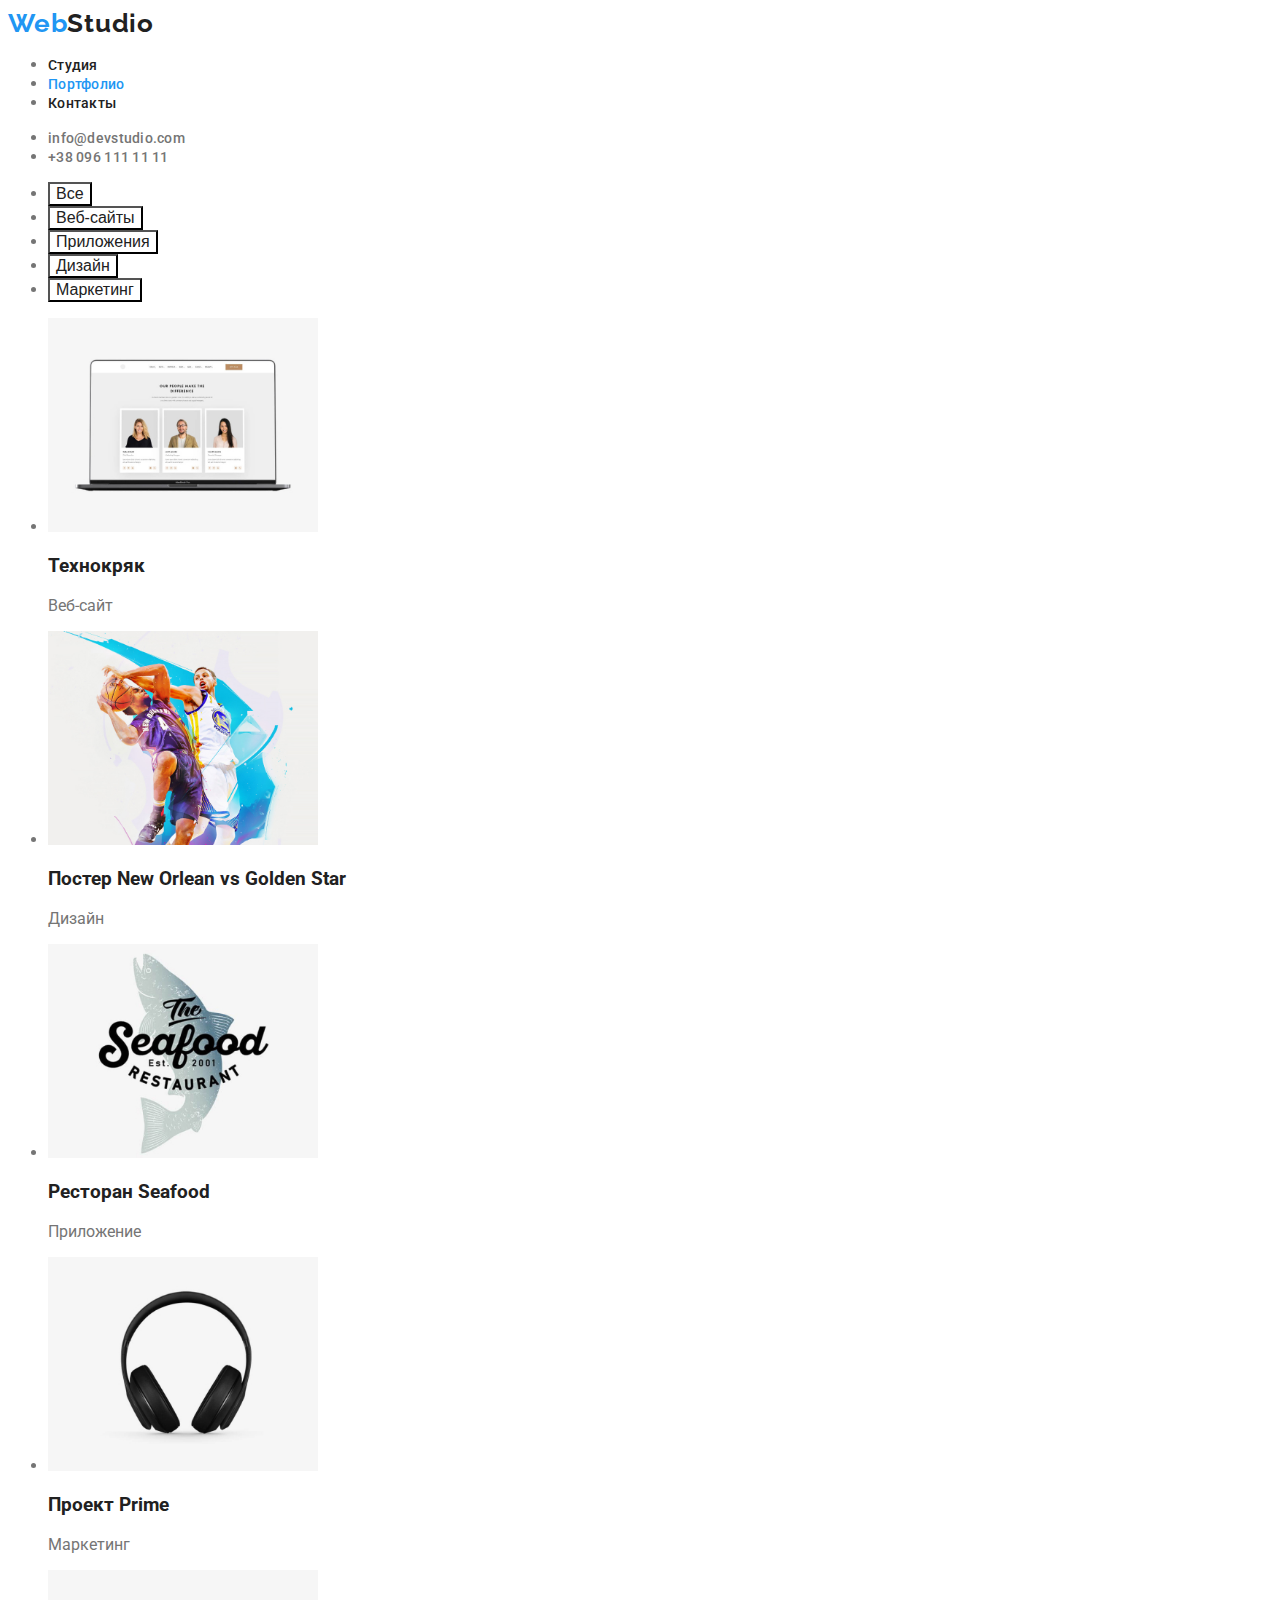
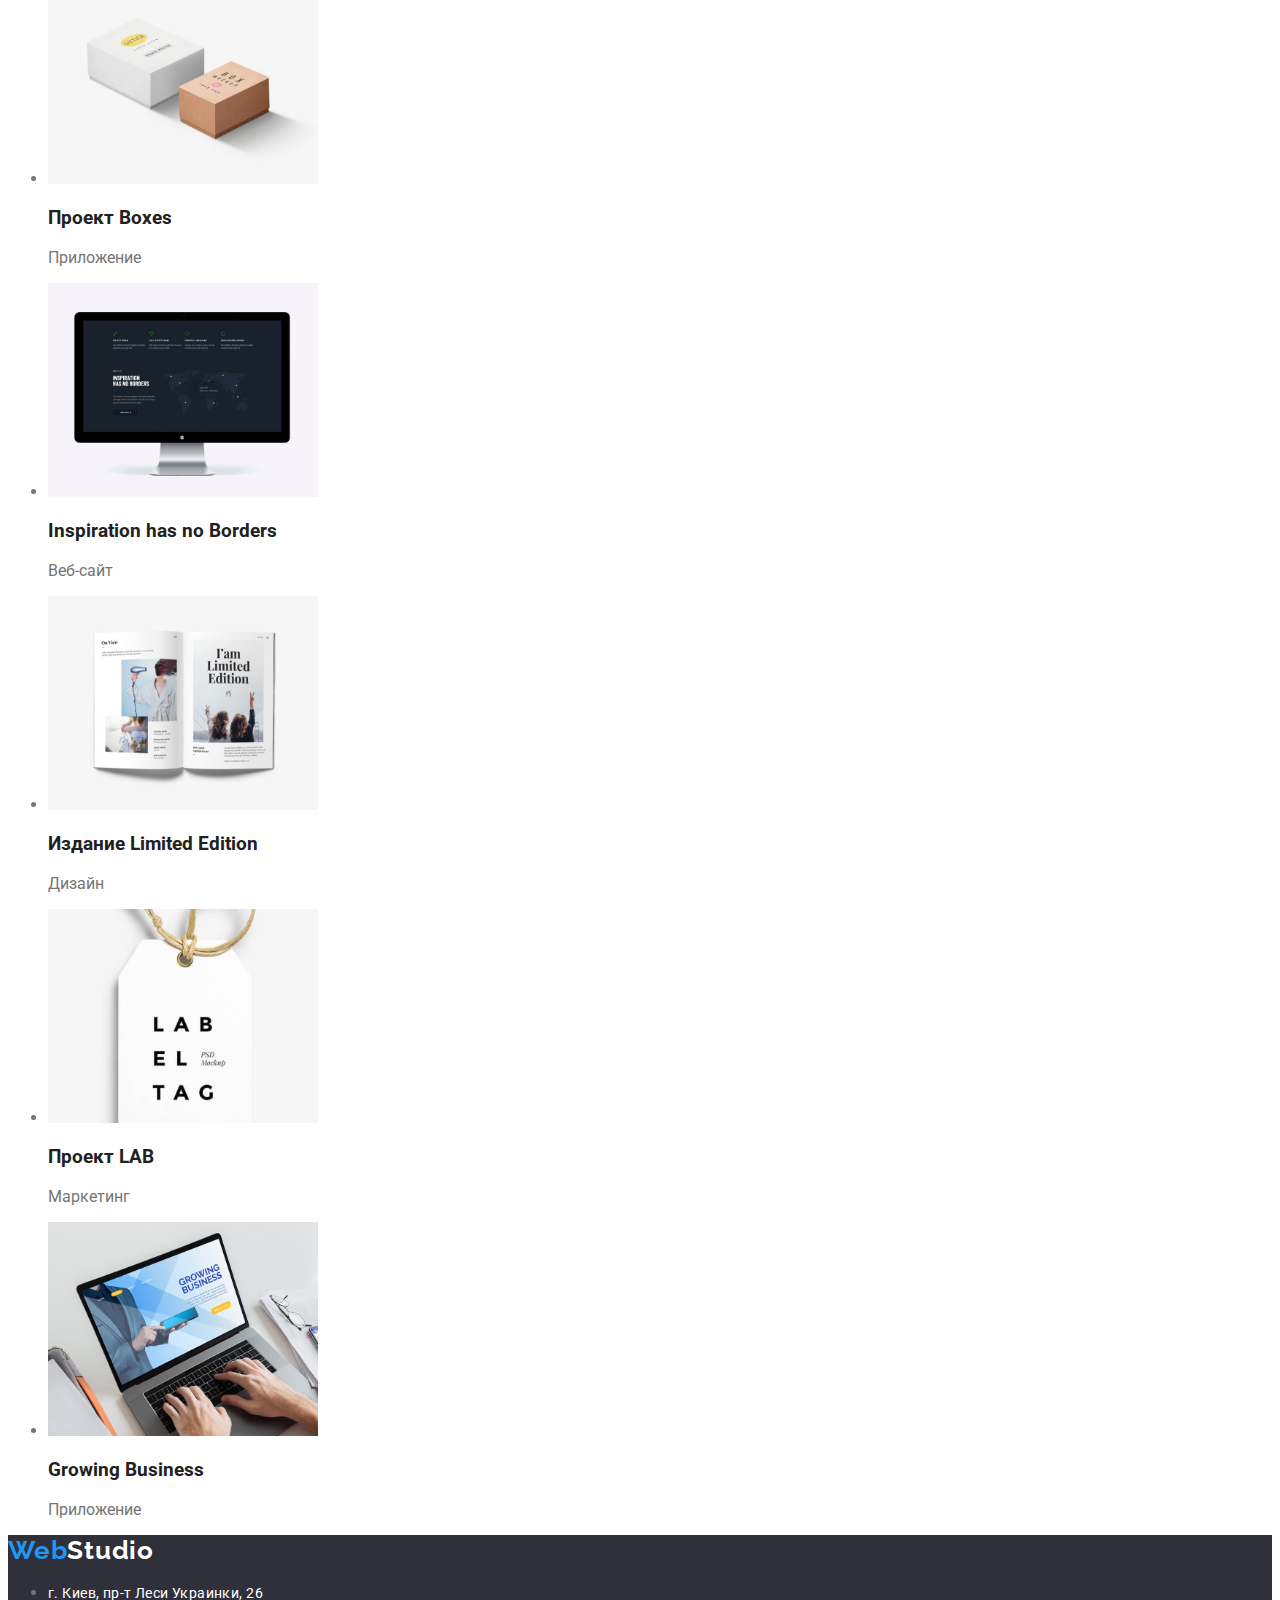
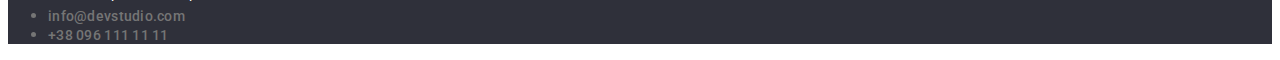
==== portfolio.html @ 780c1fc2 "Homework 2 ver.1" ====
<!DOCTYPE html>
<html lang="en">

<head>
    <meta charset="UTF-8">
    <meta http-equiv="X-UA-Compatible" content="IE=edge">
    <meta name="viewport" content="width=device-width, initial-scale=1.0">
    <title>Document</title>
    <link href="https://fonts.googleapis.com/css2?family=Raleway:wght@700&family=Roboto:wght@400;500;700;900&display=swap"
        rel="stylesheet">
    <link rel="stylesheet" href="css/styles.css">
</head>

<body>
    <!--top tool's panel-->
    <header>
        <nav>
            <a class="logo" href="">Web<span class="accent-header">Studio</span> </a>
                <ul class="nav-link">
                <li><a class="link" href="studio.html">Студия</a></li>
                <li><a class="link current" href="">Портфолио</a></li>
                <li><a class="link" href="">Контакты</a></li>
            </ul>
        </nav>
        <ul class="contacts-link">
            <li><a class="link" href="mailto:info@devstudio.com">info@devstudio.com</a></li>
            <li><a class="link" href="tel:+380961111111"> +38 096 111 11 11</a></li>
        </ul>
    
    </header>

  <main>
      <section>
          <ul>
              <li><button class="button" type="button">Все</button></li>
              <li><button class="button" type="button">Веб-сайты</button></li>
              <li><button class="button" type="button">Приложения</button></li>
              <li><button class="button" type="button">Дизайн</button></li>
              <li><button class="button" type="button">Маркетинг</button></li>
          </ul>
      <!--projects-all-->
          <ul>
            <li><img src="./images/technocrack.jpg" alt="Тенхрокряк" width="270">
                <h3>Технокряк</h3>
                <p>Веб-сайт</p>
            </li>
            <li><img src="./images/new-orlean-poster.jpg" alt="Постер New Orlean vs Golden Star" width="270">
                <h3>Постер New Orlean vs Golden Star</h3>
                <p>Дизайн</p>
            </li>
            <li><img src="./images/seafood-reau.jpg" alt="Ресторан Seafood" width="270">
                <h3>Ресторан Seafood</h3>
                <p>Приложение</p>
            </li> 
            <li><img src="./images/project-prime.jpg" alt="Проект Prime" width="270">
                <h3>Проект Prime</h3>
                <p>Маркетинг</p>
            </li>
            <li><img src="./images/project-boxes.jpg" alt="Проект Boxes" width="270">
                <h3>Проект Boxes</h3>
                <p>Приложение</p>
            </li>
            <li><img src="./images/inspirations.jpg" alt="Inspiration has no Borders" width="270">
                <h3>Inspiration has no Borders</h3>
                <p>Веб-сайт</p>
            </li>
            <li><img src="./images/limited-edition.jpg" alt="Издание Limited Edition" width="270">
                <h3>Издание Limited Edition</h3>
                <p>Дизайн</p>
            </li>
            <li><img src="./images/project-lab.jpg" alt="Проект LAB" width="270">
                <h3>Проект LAB</h3>
                <p>Маркетинг</p>
            </li>
            <li><img src="./images/growing-bussiness.jpg" alt="Growing Business" width="270">
                <h3>Growing Business</h3>
                <p>Приложение</p>
            </li>
          </ul>
      </section>
  </main>  

    <!--bottom tool's panel-->
    <footer class="footer-style">
        <a class="logo" href="">Web<span class="accent-footer">Studio</span></a>
        <address>
            <ul class="contacts-link">
                <li><span class="accent-adress">г. Киев, пр-т Леси Украинки, 26</span></li>
                <li><a class="link" href="mailto:info@devstudio.com">info@devstudio.com</a></li>
                <li><a class="link" href="tel:+380961111111"> +38 096 111 11 11</a></li>
            </ul>
        </address>
    </footer>
    
</body>
    
</html>
---- css/styles.css ----
:root {
  --primary-text-color: #757575;
  --title-text-color: #212121;
  --accent-text-color: #2196f3;
  --primary-background-color: #ffffff;
  --secondary-background-color: #2f303a;
  --team-background-color: #f5f4fa;
}

body {
  font-family: Roboto, sans-serif;
  font-weight: 400;
  font-style: normal;
  color: var(--primary-text-color);
}

/*logo*/

.logo {
  font-family: Raleway, sans-serif;
  font-weight: 700;
  font-size: 26px;
  line-height: 1.19;
  letter-spacing: 0.03em;
  text-decoration: none;
  color: var(--accent-text-color);
}
.accent-header {
  color: var(--title-text-color);
}
.accent-footer {
  color: var(--primary-background-color);
}
.accent-adress {
  font-family: Roboto, sans-serif;
  font-style: normal;
  color: var(--primary-background-color);
  font-size: 14px;
  line-height: 1.71;
  letter-spacing: 0.03em;
}

/*navigation*/

.nav-link .link {
  color: var(--title-text-color);
  font-weight: 500;
  font-size: 14px;
  line-height: 1.14;
  letter-spacing: 0.02em;
  text-decoration: none;
}

.nav-link .link.current {
  color: var(--accent-text-color);
}
.nav-link .link:hover {
  color: var(--accent-text-color);
}
.nav-link .link:focus {
  color: var(--accent-text-color);
}

/*contacts*/

.contacts-link .link {
  color: var(--primary-text-color);
  font-style: normal;
  font-weight: 500;
  font-size: 14px;
  line-height: 1.14;
  letter-spacing: 0.02em;
  text-decoration: none;
}
.contacts-link .link:hover {
  color: var(--accent-text-color);
}
.contacts-link .link:focus {
  color: var(--accent-text-color);
}

/*main part*/

/*hero*/

.hero {
  color: var(--primary-background-color);
  background-color: var(--secondary-background-color);
  text-transform: uppercase;
  text-align: center;
}

/*sections*/

h2,
h3,
h4,
h5,
h6 {
  color: var(--title-text-color);
}

.section-team {
  background-color: var(--team-background-color);
}

.footer-style {
  background-color: var(--secondary-background-color);
  text-decoration: none;
}

/*buttons*/

.button {
  color: #212121;
  background-color: #ffffff;
  font-size: inherit;
  cursor: pointer;
}
.button.primary {
  color: var(--primary-background-color);
  background-color: var(--accent-text-color);
  font-size: inherit;
  cursor: pointer;
}
.button.secondary {
  color: var(--accent-text-color);
  background-color: var(--primary-background-color);
  font-size: inherit;
  cursor: pointer;
}
.button:hover {
  background-color: var(--accent-text-color);
  color: var(--primary-background-color);
  font-size: inherit;
}

.list {
  list-style: none;
}
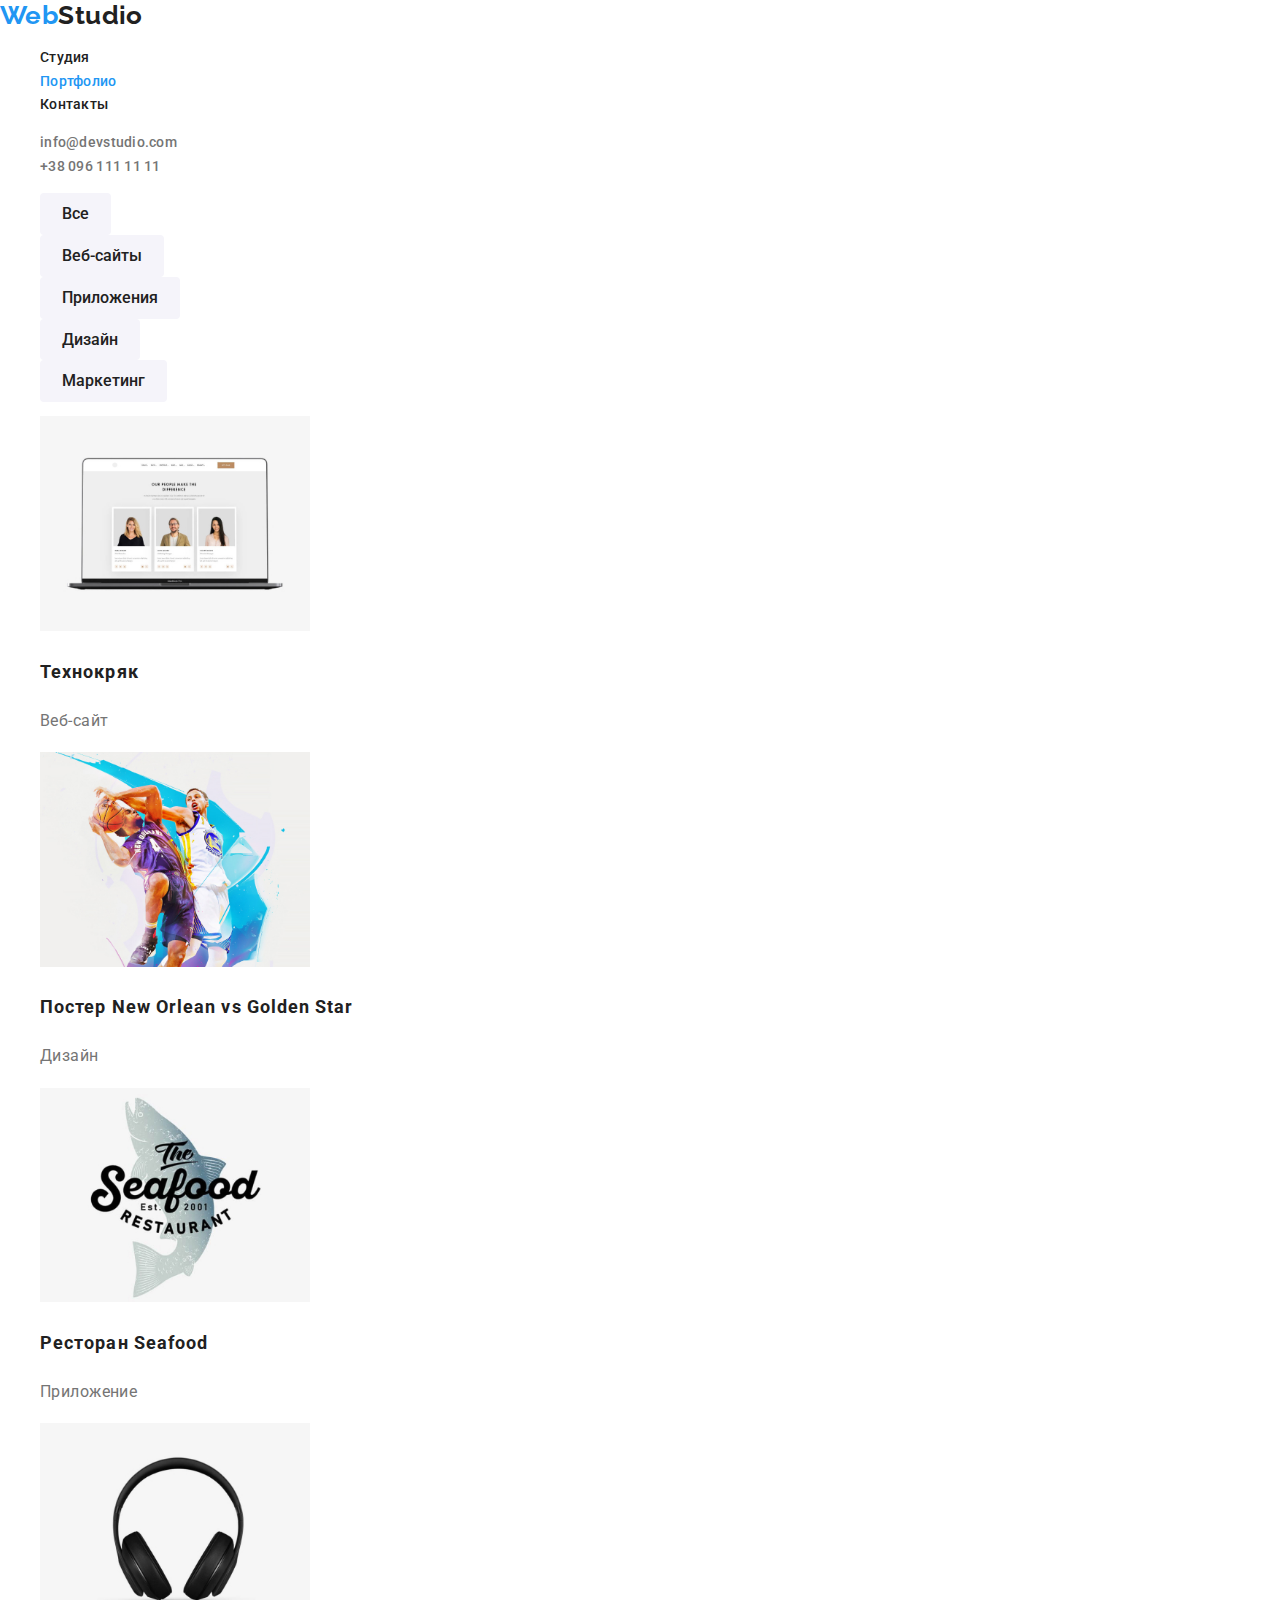
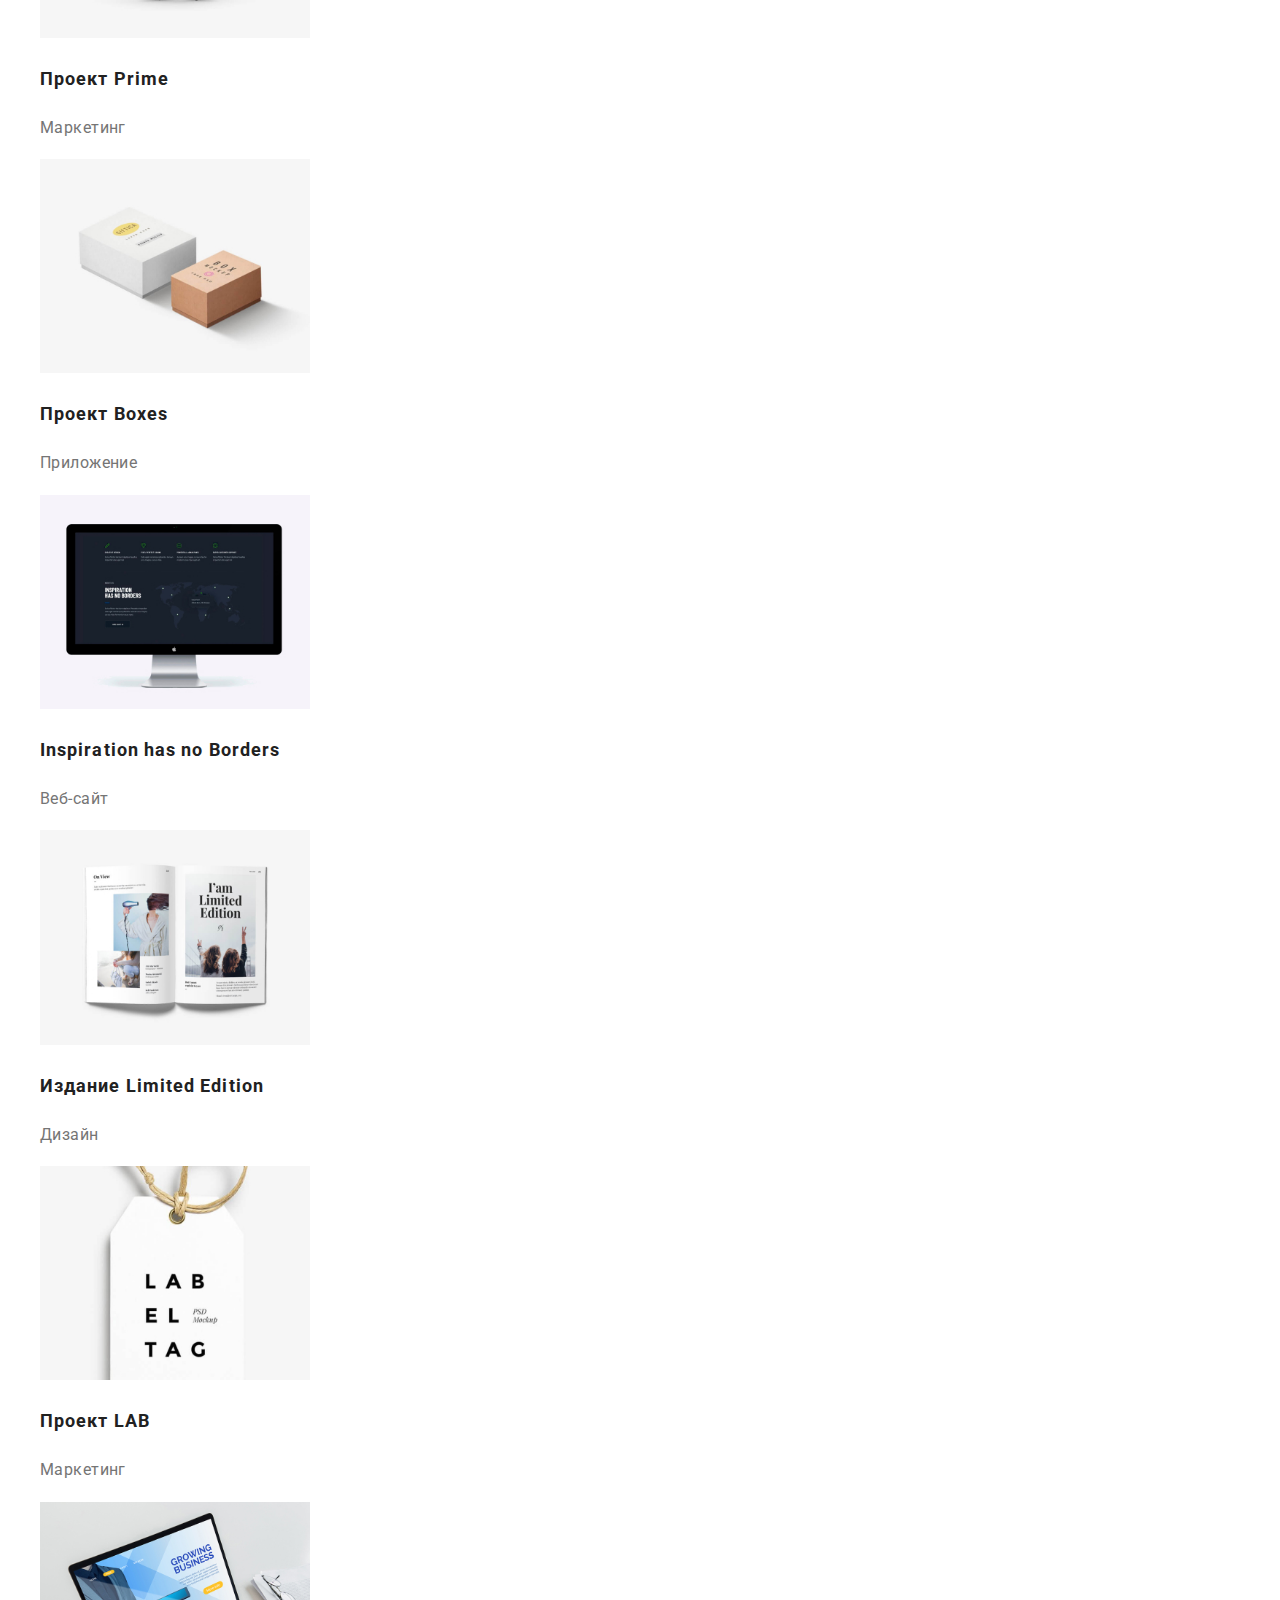
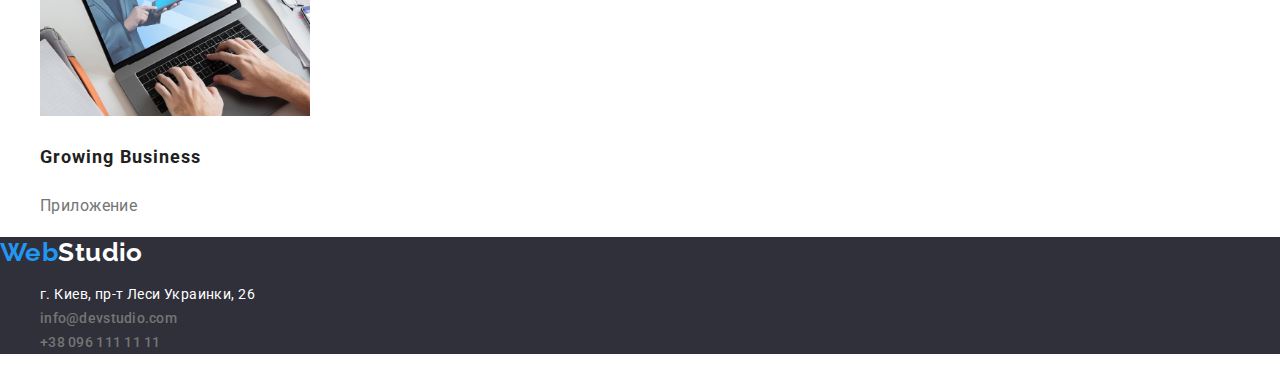
==== commit 4d3ef7b4: "Homework 2 ver.4" ====
--- a/portfolio.html
+++ b/portfolio.html
@@ -12,26 +12,26 @@
 </head>
 
 <body>
+   
     <!--top tool's panel-->
     <header>
         <nav>
             <a class="logo" href="">Web<span class="accent-header">Studio</span> </a>
-                <ul class="nav-link">
-                <li><a class="link" href="studio.html">Студия</a></li>
-                <li><a class="link current" href="">Портфолио</a></li>
-                <li><a class="link" href="">Контакты</a></li>
+            <ul class="list">
+                <li><a class="navigation-link link" href="./index.html">Студия</a></li>
+                <li><a class="navigation-link link current" href="">Портфолио</a></li>
+                <li><a class="navigation-link link" href="">Контакты</a></li>
             </ul>
         </nav>
-        <ul class="contacts-link">
-            <li><a class="link" href="mailto:info@devstudio.com">info@devstudio.com</a></li>
-            <li><a class="link" href="tel:+380961111111"> +38 096 111 11 11</a></li>
+        <ul class="list">
+            <li><a class="contacts-link link" href="mailto:info@devstudio.com">info@devstudio.com</a></li>
+            <li><a class="contacts-link link" href="tel:+380961111111"> +38 096 111 11 11</a></li>
         </ul>
-    
     </header>
 
   <main>
       <section>
-          <ul>
+          <ul class="list">
               <li><button class="button" type="button">Все</button></li>
               <li><button class="button" type="button">Веб-сайты</button></li>
               <li><button class="button" type="button">Приложения</button></li>
@@ -39,42 +39,42 @@
               <li><button class="button" type="button">Маркетинг</button></li>
           </ul>
       <!--projects-all-->
-          <ul>
+          <ul class="list">
             <li><img src="./images/technocrack.jpg" alt="Тенхрокряк" width="270">
-                <h3>Технокряк</h3>
-                <p>Веб-сайт</p>
+                <h2 class="projects-title">Технокряк</h2>
+                <p class="projects-description">Веб-сайт</p>
             </li>
             <li><img src="./images/new-orlean-poster.jpg" alt="Постер New Orlean vs Golden Star" width="270">
-                <h3>Постер New Orlean vs Golden Star</h3>
-                <p>Дизайн</p>
+                <h2 class="projects-title">Постер New Orlean vs Golden Star</h2>
+                <p class="projects-description">Дизайн</p>
             </li>
             <li><img src="./images/seafood-reau.jpg" alt="Ресторан Seafood" width="270">
-                <h3>Ресторан Seafood</h3>
-                <p>Приложение</p>
+                <h2 class="projects-title">Ресторан Seafood</h2>
+                <p class="projects-description">Приложение</p>
             </li> 
             <li><img src="./images/project-prime.jpg" alt="Проект Prime" width="270">
-                <h3>Проект Prime</h3>
-                <p>Маркетинг</p>
+                <h2 class="projects-title">Проект Prime</h2>
+                <p class="projects-description">Маркетинг</p>
             </li>
             <li><img src="./images/project-boxes.jpg" alt="Проект Boxes" width="270">
-                <h3>Проект Boxes</h3>
-                <p>Приложение</p>
+                <h2 class="projects-title">Проект Boxes</h2>
+                <p class="projects-description">Приложение</p>
             </li>
             <li><img src="./images/inspirations.jpg" alt="Inspiration has no Borders" width="270">
-                <h3>Inspiration has no Borders</h3>
-                <p>Веб-сайт</p>
+                <h2 class="projects-title">Inspiration has no Borders</h2>
+                <p class="projects-description">Веб-сайт</p>
             </li>
             <li><img src="./images/limited-edition.jpg" alt="Издание Limited Edition" width="270">
-                <h3>Издание Limited Edition</h3>
-                <p>Дизайн</p>
+                <h2 class="projects-title">Издание Limited Edition</h2>
+                <p class="projects-description">Дизайн</p>
             </li>
             <li><img src="./images/project-lab.jpg" alt="Проект LAB" width="270">
-                <h3>Проект LAB</h3>
-                <p>Маркетинг</p>
+                <h2 class="projects-title">Проект LAB</h2>
+                <p class="projects-description">Маркетинг</p>
             </li>
             <li><img src="./images/growing-bussiness.jpg" alt="Growing Business" width="270">
-                <h3>Growing Business</h3>
-                <p>Приложение</p>
+                <h2 class="projects-title">Growing Business</h2>
+                <p class="projects-description">Приложение</p>
             </li>
           </ul>
       </section>
@@ -84,14 +84,13 @@
     <footer class="footer-style">
         <a class="logo" href="">Web<span class="accent-footer">Studio</span></a>
         <address>
-            <ul class="contacts-link">
+            <ul class="list">
                 <li><span class="accent-adress">г. Киев, пр-т Леси Украинки, 26</span></li>
-                <li><a class="link" href="mailto:info@devstudio.com">info@devstudio.com</a></li>
-                <li><a class="link" href="tel:+380961111111"> +38 096 111 11 11</a></li>
+                <li><a class="contacts-link link" href="mailto:info@devstudio.com">info@devstudio.com</a></li>
+                <li><a class="contacts-link link" href="tel:+380961111111"> +38 096 111 11 11</a></li>
             </ul>
         </address>
     </footer>
-    
-</body>
+ </body>
     
 </html>--- a/css/styles.css
+++ b/css/styles.css
@@ -1,3 +1,13 @@
+html {
+  box-sizing: border-box;
+}
+
+*,
+*::after,
+*::before {
+  box-sizing: inherit;
+}
+
 :root {
   --primary-text-color: #757575;
   --title-text-color: #212121;
@@ -9,9 +19,11 @@
 
 body {
   font-family: Roboto, sans-serif;
-  font-weight: 400;
-  font-style: normal;
+  font-size: 14px;
+  line-height: 1.7;
+  letter-spacing: 0.03em;
   color: var(--primary-text-color);
+  margin: 0;
 }
 
 /*logo*/
@@ -21,7 +33,6 @@
   font-weight: 700;
   font-size: 26px;
   line-height: 1.19;
-  letter-spacing: 0.03em;
   text-decoration: none;
   color: var(--accent-text-color);
 }
@@ -32,50 +43,48 @@
   color: var(--primary-background-color);
 }
 .accent-adress {
-  font-family: Roboto, sans-serif;
   font-style: normal;
   color: var(--primary-background-color);
-  font-size: 14px;
-  line-height: 1.71;
-  letter-spacing: 0.03em;
 }
 
 /*navigation*/
 
-.nav-link .link {
+.navigation-link {
   color: var(--title-text-color);
   font-weight: 500;
-  font-size: 14px;
   line-height: 1.14;
   letter-spacing: 0.02em;
+  list-style: none;
+}
+.link {
   text-decoration: none;
 }
-
-.nav-link .link.current {
+.list {
+  list-style: none;
+}
+.navigation-link.current {
   color: var(--accent-text-color);
 }
-.nav-link .link:hover {
+.navigation-link:hover {
   color: var(--accent-text-color);
 }
-.nav-link .link:focus {
+.navigation-link:focus {
   color: var(--accent-text-color);
 }
 
 /*contacts*/
 
-.contacts-link .link {
+.contacts-link {
   color: var(--primary-text-color);
-  font-style: normal;
   font-weight: 500;
-  font-size: 14px;
   line-height: 1.14;
   letter-spacing: 0.02em;
-  text-decoration: none;
+  font-style: normal;
 }
-.contacts-link .link:hover {
+.contacts-link:hover {
   color: var(--accent-text-color);
 }
-.contacts-link .link:focus {
+.contacts-link:focus {
   color: var(--accent-text-color);
 }
 
@@ -84,26 +93,70 @@
 /*hero*/
 
 .hero {
+  background-color: var(--secondary-background-color);
+  text-align: center;
+}
+
+.hero-title {
   color: var(--primary-background-color);
-  background-color: var(--secondary-background-color);
   text-transform: uppercase;
+  font-weight: 900;
+  font-size: 44px;
+  line-height: 1.36;
   text-align: center;
+  letter-spacing: 0.06em;
+}
+
+.hero-button {
+  color: var(--primary-background-color);
+  background-color: var(--accent-text-color);
+  font-family: inherit;
+  cursor: pointer;
+  font-weight: 700;
+  font-size: 16px;
+  line-height: 1.87;
+  text-align: center;
+  letter-spacing: 0.06em;
+  padding: 10px 32px;
+  border-radius: 4px;
+  border: none;
 }
 
 /*sections*/
 
-h2,
-h3,
-h4,
-h5,
-h6 {
+.section-title {
   color: var(--title-text-color);
+  font-weight: 700;
+  font-size: 36px;
+  line-height: 1.16;
 }
-
+.advantages-title {
+  color: var(--title-text-color);
+  font-weight: 700;
+}
+.team-title {
+  color: var(--title-text-color);
+  font-weight: 500;
+  font-size: 16px;
+  line-height: 1.18;
+}
+.team-description {
+  font-size: 16px;
+  line-height: 1.18;
+}
 .section-team {
   background-color: var(--team-background-color);
 }
-
+.projects-title {
+  color: var(--title-text-color);
+  font-size: 18px;
+  line-height: 2;
+  letter-spacing: 0.06em;
+}
+.projects-description {
+  font-size: 16px;
+  line-height: 1.9;
+}
 .footer-style {
   background-color: var(--secondary-background-color);
   text-decoration: none;
@@ -113,28 +166,26 @@
 
 .button {
   color: #212121;
-  background-color: #ffffff;
-  font-size: inherit;
+  font-family: inherit;
+  background-color: var(--team-background-color);
+  font-weight: 500;
+  font-size: 16px;
+  line-height: 1.87;
   cursor: pointer;
-}
-.button.primary {
-  color: var(--primary-background-color);
-  background-color: var(--accent-text-color);
-  font-size: inherit;
-  cursor: pointer;
-}
-.button.secondary {
-  color: var(--accent-text-color);
-  background-color: var(--primary-background-color);
-  font-size: inherit;
-  cursor: pointer;
+  display: inline-block;
+  padding: 6px 22px;
+  border-radius: 4px;
+  border: none;
 }
 .button:hover {
   background-color: var(--accent-text-color);
   color: var(--primary-background-color);
-  font-size: inherit;
 }
 
-.list {
-  list-style: none;
+/*container*/
+
+.container {
+  width: 1200px;
+  margin-left: auto;
+  margin-right: auto;
 }
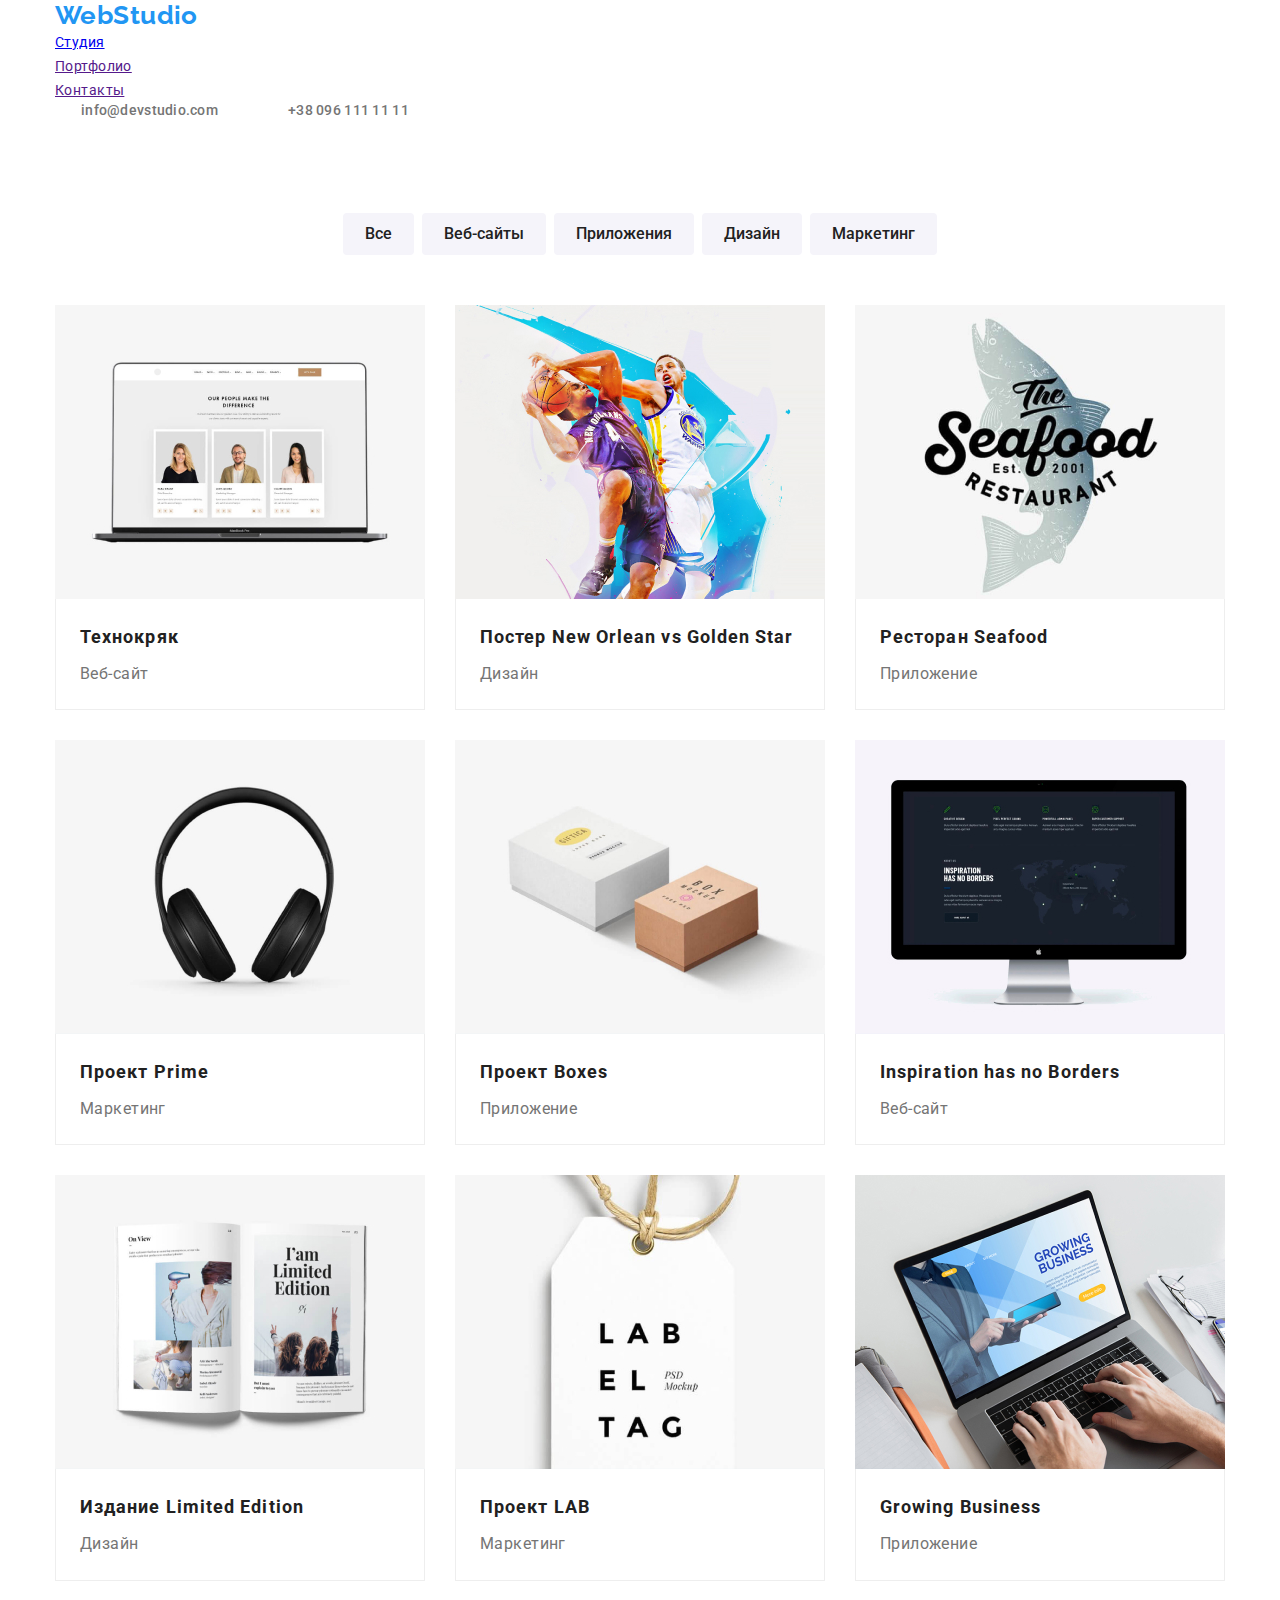
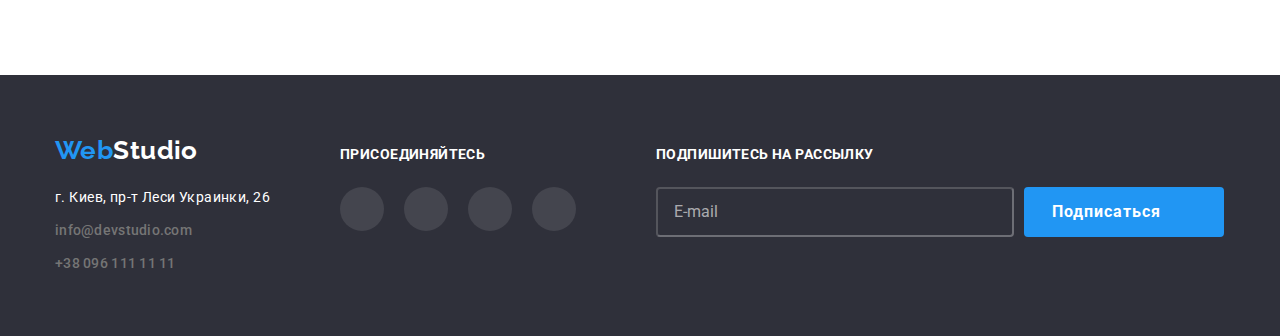
==== commit e859c9d1: "Homework 8 (no modal/image)" ====
--- a/portfolio.html
+++ b/portfolio.html
@@ -6,91 +6,245 @@
     <meta http-equiv="X-UA-Compatible" content="IE=edge">
     <meta name="viewport" content="width=device-width, initial-scale=1.0">
     <title>Document</title>
-    <link href="https://fonts.googleapis.com/css2?family=Raleway:wght@700&family=Roboto:wght@400;500;700;900&display=swap"
+    <link
+        href="https://fonts.googleapis.com/css2?family=Raleway:wght@700&family=Roboto:wght@400;500;700;900&display=swap"
         rel="stylesheet">
-    <link rel="stylesheet" href="css/styles.css">
+    <link rel=" stylesheet"
+        href="https://cdnjs.cloudflare.com/ajax/libs/modern-normalize/1.1.0/modern-normalize.min.css">
+    <link rel="stylesheet" href="css/main.min.css">
 </head>
 
 <body>
-   
+
     <!--top tool's panel-->
-    <header>
-        <nav>
-            <a class="logo" href="">Web<span class="accent-header">Studio</span> </a>
-            <ul class="list">
-                <li><a class="navigation-link link" href="./index.html">Студия</a></li>
-                <li><a class="navigation-link link current" href="">Портфолио</a></li>
-                <li><a class="navigation-link link" href="">Контакты</a></li>
+    <header class="header">
+        <div class="container header__line">
+            <a class="logo" href="">Web<span class="header__accent">Studio</span></a>
+            <nav>
+                <ul class="navigation">
+                    <li class="navigation__item"><a class="navigation__link" href="./index.html">Студия</a></li>
+                    <li class="navigation__item"><a class="navigation__link current" href="">Портфолио</a></li>
+                    <li class="navigation__item"><a class="navigation__link" href="">Контакты</a></li>
+                </ul>
+            </nav>
+            <ul class="contacts">
+                <li class="contacts__item"><a class="contacts__link" href="mailto:info@devstudio.com">
+                        <svg width="16" height="12" class="contacts__icon">
+                            <use href="./images/icons.svg#icon-mail"></use>
+                        </svg>info@devstudio.com</a>
+                </li>
+                <li class="contacts__item"><a class="contacts__link" href="tel:+380961111111">
+                        <svg width="10" height="16" class="contacts__icon">
+                            <use href="./images/icons.svg#icon-cell"></use>
+                        </svg>+38 096 111 11 11</a>
+                </li>
             </ul>
-        </nav>
-        <ul class="list">
-            <li><a class="contacts-link link" href="mailto:info@devstudio.com">info@devstudio.com</a></li>
-            <li><a class="contacts-link link" href="tel:+380961111111"> +38 096 111 11 11</a></li>
-        </ul>
+        </div>
     </header>
 
-  <main>
-      <section>
-          <ul class="list">
-              <li><button class="button" type="button">Все</button></li>
-              <li><button class="button" type="button">Веб-сайты</button></li>
-              <li><button class="button" type="button">Приложения</button></li>
-              <li><button class="button" type="button">Дизайн</button></li>
-              <li><button class="button" type="button">Маркетинг</button></li>
-          </ul>
-      <!--projects-all-->
-          <ul class="list">
-            <li><img src="./images/technocrack.jpg" alt="Тенхрокряк" width="270">
-                <h2 class="projects-title">Технокряк</h2>
-                <p class="projects-description">Веб-сайт</p>
-            </li>
-            <li><img src="./images/new-orlean-poster.jpg" alt="Постер New Orlean vs Golden Star" width="270">
-                <h2 class="projects-title">Постер New Orlean vs Golden Star</h2>
-                <p class="projects-description">Дизайн</p>
-            </li>
-            <li><img src="./images/seafood-reau.jpg" alt="Ресторан Seafood" width="270">
-                <h2 class="projects-title">Ресторан Seafood</h2>
-                <p class="projects-description">Приложение</p>
-            </li> 
-            <li><img src="./images/project-prime.jpg" alt="Проект Prime" width="270">
-                <h2 class="projects-title">Проект Prime</h2>
-                <p class="projects-description">Маркетинг</p>
-            </li>
-            <li><img src="./images/project-boxes.jpg" alt="Проект Boxes" width="270">
-                <h2 class="projects-title">Проект Boxes</h2>
-                <p class="projects-description">Приложение</p>
-            </li>
-            <li><img src="./images/inspirations.jpg" alt="Inspiration has no Borders" width="270">
-                <h2 class="projects-title">Inspiration has no Borders</h2>
-                <p class="projects-description">Веб-сайт</p>
-            </li>
-            <li><img src="./images/limited-edition.jpg" alt="Издание Limited Edition" width="270">
-                <h2 class="projects-title">Издание Limited Edition</h2>
-                <p class="projects-description">Дизайн</p>
-            </li>
-            <li><img src="./images/project-lab.jpg" alt="Проект LAB" width="270">
-                <h2 class="projects-title">Проект LAB</h2>
-                <p class="projects-description">Маркетинг</p>
-            </li>
-            <li><img src="./images/growing-bussiness.jpg" alt="Growing Business" width="270">
-                <h2 class="projects-title">Growing Business</h2>
-                <p class="projects-description">Приложение</p>
-            </li>
-          </ul>
-      </section>
-  </main>  
+    <main>
+        <section class="section">
+            <div class="container">
+                <ul class="filter">
+                    <li class="filter__item"><button class="filter__button" type="button">Все</button></li>
+                    <li class="filter__item"><button class="filter__button" type="button">Веб-сайты</button></li>
+                    <li class="filter__item"><button class="filter__button" type="button">Приложения</button></li>
+                    <li class="filter__item"><button class="filter__button" type="button">Дизайн</button></li>
+                    <li class="filter__item"><button class="filter__button" type="button">Маркетинг</button></li>
+                </ul>
+                <!--projects-all-->
+                <ul class="projects">
+                    <li class="projects__item"><a href="" class="projects__link">
+                        <div class="projects__action">
+                            <img src="./images/technocrack.jpg" alt="Тенхрокряк" width="370">
+                        <div class="projects__overlay">
+                            <p class="projects__text">Технокряк это современная площадка распространения коронавируса. Компании используют эту платформу для цифрового шпионажа и атак на защищённые сервера конкурентов.
+                            </p>
+                        </div>
+                        </div>
+                        <div class="projects__card">
+                            <h2 class="projects__title">Технокряк</h2>
+                            <p class="projects__description">Веб-сайт</p>
+                            </div></a>
+                    </li>
+                    <li class="projects__item"><a href="" class="projects__link">
+                        <div class="projects__action">
+                        <img src="./images/new-orlean-poster.jpg" alt="Постер New Orlean vs Golden Star" width="370">
+                        <div class="projects__overlay">
+                            <p class="projects__text">Технокряк это современная площадка распространения коронавируса. Компании используют эту
+                                платформу для цифрового шпионажа и атак на защищённые сервера конкурентов.
+                            </p>
+                        </div>
+                        </div>
+                        <div class="projects__card">
+                            <h2 class="projects__title">Постер New Orlean vs Golden Star</h2>
+                            <p class="projects__description">Дизайн</p>
+                        </div></a>
+                    </li>
+                    <li class="projects__item"><a href="" class="projects__link">
+                        <div class="projects__action">
+                        <img src="./images/seafood-reau.jpg" alt="Ресторан Seafood" width="370">
+                        <div class="projects__overlay">
+                            <p class="projects__text">Технокряк это современная площадка распространения коронавируса. Компании используют эту
+                                платформу для цифрового шпионажа и атак на защищённые сервера конкурентов.
+                            </p>
+                        </div>
+                        </div>
+                        <div class="projects__card">
+                            <h2 class="projects__title">Ресторан Seafood</h2>
+                            <p class="projects__description">Приложение</p>
+                        </div></a>
+                    </li>
+                    <li class="projects__item"><a href="" class="projects__link">
+                        <div class="projects__action">
+                        <img src="./images/project-prime.jpg" alt="Проект Prime" width="370">
+                        <div class="projects__overlay">
+                            <p class="projects__text">Технокряк это современная площадка распространения коронавируса. Компании используют эту
+                                платформу для цифрового шпионажа и атак на защищённые сервера конкурентов.
+                            </p>
+                        </div>
+                        </div>
+                        <div class="projects__card">
+                            <h2 class="projects__title">Проект Prime</h2>
+                            <p class="projects__description">Маркетинг</p>
+                        </div></a>
+                    </li>
+                    <li class="projects__item"><a href="" class="projects__link">
+                        <div class="projects__action">
+                        <img src="./images/project-boxes.jpg" alt="Проект Boxes" width="370">
+                        <div class="projects__overlay">
+                            <p class="projects__text">Технокряк это современная площадка распространения коронавируса. Компании используют эту
+                                платформу для цифрового шпионажа и атак на защищённые сервера конкурентов.
+                            </p>
+                        </div>
+                        </div>
+                        <div class="projects__card">
+                            <h2 class="projects__title">Проект Boxes</h2>
+                            <p class="projects__description">Приложение</p>
+                        </div></a>
+                    </li>
+                    <li class="projects__item"><a href="" class="projects__link">
+                        <div class="projects__action">
+                        <img src="./images/inspirations.jpg" alt="Inspiration has no Borders" width="370">
+                        <div class="projects__overlay">
+                            <p class="projects__text">Технокряк это современная площадка распространения коронавируса. Компании используют эту
+                                платформу для цифрового шпионажа и атак на защищённые сервера конкурентов.
+                            </p>
+                        </div>
+                        </div>
+                            <div class="projects__card">
+                            <h2 class="projects__title">Inspiration has no Borders</h2>
+                            <p class="projects__description">Веб-сайт</p>
+                        </div></a>
+                    </li>
+                    <li class="projects__item"><a href="" class="projects__link">
+                        <div class="projects__action">
+                        <img src="./images/limited-edition.jpg" alt="Издание Limited Edition" width="370">
+                        <div class="projects__overlay">
+                            <p class="projects__text">Технокряк это современная площадка распространения коронавируса. Компании используют эту
+                                платформу для цифрового шпионажа и атак на защищённые сервера конкурентов.
+                            </p>
+                        </div>
+                        </div>
+                            <div class="projects__card">
+                            <h2 class="projects__title">Издание Limited Edition</h2>
+                            <p class="projects__description">Дизайн</p>
+                        </div></a>
+                    </li>
+                    <li class="projects__item"><a href="" class="projects__link">
+                        <div class="projects__action">
+                        <img src="./images/project-lab.jpg" alt="Проект LAB" width="370">
+                        <div class="projects__overlay">
+                            <p class="projects__text">Технокряк это современная площадка распространения коронавируса. Компании используют эту
+                                платформу для цифрового шпионажа и атак на защищённые сервера конкурентов.
+                            </p>
+                        </div>
+                        </div>
+                        <div class="projects__card">
+                            <h2 class="projects__title">Проект LAB</h2>
+                            <p class="projects__description">Маркетинг</p>
+                        </div></a>
+                    </li>
+                    <li class="projects__item"><a href="" class="projects__link">
+                        <div class="projects__action">
+                        <img src="./images/growing-bussiness.jpg" alt="Growing Business" width="370">
+                        <div class="projects__overlay">
+                            <p class="projects__text">Технокряк это современная площадка распространения коронавируса. Компании используют эту
+                                платформу для цифрового шпионажа и атак на защищённые сервера конкурентов.
+                            </p>
+                        </div>
+                        </div>
+                            <div class="projects__card">
+                            <h2 class="projects__title">Growing Business</h2>
+                            <p class="projects__description">Приложение</p>
+                        </div></a>
+                    </li>
+                </ul>
+            </div>
+        </section>
+    </main>
 
     <!--bottom tool's panel-->
-    <footer class="footer-style">
-        <a class="logo" href="">Web<span class="accent-footer">Studio</span></a>
-        <address>
-            <ul class="list">
-                <li><span class="accent-adress">г. Киев, пр-т Леси Украинки, 26</span></li>
-                <li><a class="contacts-link link" href="mailto:info@devstudio.com">info@devstudio.com</a></li>
-                <li><a class="contacts-link link" href="tel:+380961111111"> +38 096 111 11 11</a></li>
+<footer class="footer">
+    <div class="container footer__position">
+        <div class="footer__block">
+            <a class="logo logo--footer" href="">Web<span class="footer__accent">Studio</span></a>
+            <address class="adress">
+                <ul>
+                    <li class="adress__item"><span class="adress__accent">г. Киев, пр-т Леси Украинки, 26</span></li>
+                    <li class="adress__item"><a class="contacts__link"
+                            href="mailto:info@devstudio.com">info@devstudio.com</a></li>
+                    <li class="adress__item"><a class="contacts__link" href="tel:+380961111111"> +38 096 111 11 11</a>
+                    </li>
+                </ul>
+            </address>
+        </div>
+        <div class="footer__block">
+            <h3 class="joinus__title">Присоединяйтесь</h3>
+            <ul class="joinus">
+                <li class="joinus__item"><a href="" class="social__link footer__icon">
+                        <svg class="social__pic">
+                            <use href="./images/icons.svg#icon-instagram"></use>
+                        </svg>
+                    </a>
+                </li>
+                <li class="joinus__item"><a href="" class="social__link footer__icon">
+                        <svg class="social__pic">
+                            <use href="./images/icons.svg#icon-facebook"></use>
+                        </svg>
+                    </a>
+                </li>
+                <li class="joinus__item"><a href="" class="social__link footer__icon">
+                        <svg class="social__pic">
+                            <use href="./images/icons.svg#icon-twitter"></use>
+                        </svg>
+                    </a>
+                </li>
+                <li class="joinus__item"><a href="" class="social__link footer__icon">
+                        <svg class="social__pic">
+                            <use href="./images/icons.svg#icon-linkedin"></use>
+                        </svg>
+                    </a>
+                </li>
             </ul>
-        </address>
-    </footer>
- </body>
-    
+        </div>
+        <div class="footer__block">
+            <h3 class="joinus__title">Подпишитесь на рассылку</h3>
+            <div class="subscribe">
+                <form class="subscribe__form">
+                    <input class="subscribe__input" type="subscribe" name="subscribe" id="subscribe"
+                        placeholder="E-mail" />
+                    <button type="submit" class="subscribe__button">Подписаться
+                        <svg class="subscribe__icon">
+                            <use href="./images/icons.svg#icon-subscribe"></use>
+                        </svg>
+                    </button>
+                </form>
+            </div>
+        </div>
+    </div>
+
+</footer>
+</body>
+
 </html>--- a/css/main.min.css
+++ b/css/main.min.css
@@ -0,0 +1,2 @@
+.social__link,.clients__link{display:-webkit-box;display:-ms-flexbox;display:flex;-webkit-box-pack:center;-ms-flex-pack:center;justify-content:center;-webkit-box-align:center;-ms-flex-align:center;align-items:center}body{font-family:"Roboto",sans-serif;font-size:14px;line-height:1.71;letter-spacing:0.03em;color:#757575;margin:0}.container{margin-left:auto;margin-right:auto;padding-left:15px;padding-right:15px}@media screen and (min-width: 480px){.container{width:480px}}@media screen and (min-width: 768px){.container{width:768px}}@media screen and (min-width: 1200px){.container{width:1200px}}.section{padding-top:60px;padding-bottom:60px}@media screen and (min-width: 1200px){.section{padding-top:94px;padding-bottom:94px}}.section--activity{padding-top:0px}@media (max-width: 1199px){.section--activity{display:none}}.section--team{background-color:#f5f4fa}.section__title{color:#212121;font-weight:700;font-size:36px;line-height:1.16;text-align:center;margin-top:0;margin-bottom:50px}h2,h3,h4,h5,h6,p,ul,li{margin:0}ul{padding:0;list-style:none}img{display:block;width:100%;height:auto}.logo{display:-webkit-box;display:-ms-flexbox;display:flex;font-family:"Raleway",sans-serif;font-weight:700;font-size:26px;line-height:1.19;text-decoration:none;color:#2196f3;margin-right:93px}.logo--footer{margin-right:0;-webkit-box-pack:center;-ms-flex-pack:center;justify-content:center}@media screen and (min-width: 1200px){.logo--footer{-webkit-box-pack:left;-ms-flex-pack:left;justify-content:left}}.contacts{display:-webkit-box;display:-ms-flexbox;display:flex;-webkit-box-align:center;-ms-flex-align:center;align-items:center;margin-left:auto;font-style:normal;-webkit-box-pack:left;-ms-flex-pack:left;justify-content:left}.contacts__link{display:-webkit-inline-box;display:-ms-inline-flexbox;display:inline-flex;-webkit-box-align:center;-ms-flex-align:center;align-items:center;color:#757575;font-weight:500;line-height:1.14;letter-spacing:0.02em;text-decoration:none;-webkit-transition-property:color;transition-property:color;-webkit-transition-duration:250ms;transition-duration:250ms;-webkit-transition-timing-function:cubic-bezier(0.4, 0, 0.2, 1);transition-timing-function:cubic-bezier(0.4, 0, 0.2, 1)}.contacts__link:hover,.contacts__link:focus{color:#2196f3}.contacts__link:hover svg,.contacts__link:focus svg{fill:#2196f3}.contacts__item{display:-webkit-box;display:-ms-flexbox;display:flex;-webkit-box-align:baseline;-ms-flex-align:baseline;align-items:baseline;margin-right:50px;-webkit-transition-property:fill;transition-property:fill;-webkit-transition-duration:250ms;transition-duration:250ms;-webkit-transition-timing-function:cubic-bezier(0.4, 0, 0.2, 1);transition-timing-function:cubic-bezier(0.4, 0, 0.2, 1)}.contacts__item:last-child{margin-right:0px}.contacts__icon{fill:#757575;margin-right:10px}.hero{padding-top:200px;padding-bottom:200px;text-align:center;background-image:-webkit-gradient(linear, left top, right top, from(rgba(47,48,58,0.4)), to(rgba(47,48,58,0.4))),url("../images/overlay.png");background-image:linear-gradient(to right, rgba(47,48,58,0.4), rgba(47,48,58,0.4)),url("../images/overlay.png");background-repeat:no-repeat;background-size:cover;background-position:center;max-width:1600px;margin-left:auto;margin-right:auto}.hero__title{color:#fff;text-transform:uppercase;font-weight:900;font-size:26px;line-height:1.38;text-align:center;letter-spacing:0.06em;margin-bottom:30px;margin-top:0px}.hero__button{color:#fff;background-color:#2196f3;font-family:inherit;cursor:pointer;font-weight:700;font-size:16px;line-height:1.87;text-align:center;letter-spacing:0.06em;padding:10px 32px;border-radius:4px;border:none;-webkit-transition-property:-webkit-box-shadow;transition-property:-webkit-box-shadow;transition-property:box-shadow;transition-property:box-shadow, -webkit-box-shadow;-webkit-transition-duration:250ms;transition-duration:250ms;-webkit-transition-timing-function:cubic-bezier(0.4, 0, 0.2, 1);transition-timing-function:cubic-bezier(0.4, 0, 0.2, 1)}.hero__button:hover,.hero__button:focus{-webkit-box-shadow:0px 4px 4px 0px rgba(0,0,0,0.15);box-shadow:0px 4px 4px 0px rgba(0,0,0,0.15)}@media screen and (min-width: 768px){.advantages{display:-webkit-box;display:-ms-flexbox;display:flex;-ms-flex-wrap:wrap;flex-wrap:wrap}}.advantages__title{color:#212121;font-size:14px;font-weight:700;margin-top:0;margin-bottom:10px;text-transform:uppercase;text-align:center}@media screen and (min-width: 768px){.advantages__title{text-align:left}}.advantages__description{margin-top:0;margin-bottom:0}.advantages__item{margin-bottom:30px}.advantages__item:last-child{margin-bottom:0;margin-right:0}@media screen and (min-width: 768px) and (max-width: 1199px){.advantages__item{-ms-flex-preferred-size:calc((100% - 30px) / 2);flex-basis:calc((100% - 30px) / 2);margin-right:30px}.advantages__item:nth-child(2n){margin-right:0px}.advantages__item:nth-last-child(-n+2){margin-bottom:0}}@media screen and (min-width: 1200px){.advantages__item{-ms-flex-preferred-size:calc((100% - 90px) / 4);flex-basis:calc((100% - 90px) / 4);margin-right:30px}}.advantages__head{padding:25px;display:-webkit-box;display:-ms-flexbox;display:flex;background-color:#f5f4fa;border-radius:4px;-webkit-box-pack:center;-ms-flex-pack:center;justify-content:center;margin-bottom:30px;-webkit-box-align:center;-ms-flex-align:center;align-items:center}.advantages__icon{width:70px;height:70px}.activity{display:-webkit-box;display:-ms-flexbox;display:flex;-webkit-box-pack:justify;-ms-flex-pack:justify;justify-content:space-between}.activity__item{position:relative}.activity__description{position:absolute;bottom:0;width:100%;text-align:center;padding-top:27px;padding-bottom:27px;color:#fff;text-transform:uppercase;font-weight:700;background-color:rgba(47,48,58,0.8)}@media (min-width: 768px){.team{display:-webkit-box;display:-ms-flexbox;display:flex;-ms-flex-wrap:wrap;flex-wrap:wrap}}.team__card{padding-top:30px;padding-bottom:30px;border-radius:0px 0px 4px 4px;background:#fff;-webkit-box-shadow:0px 1px 3px rgba(0,0,0,0.12),0px 1px 1px rgba(0,0,0,0.14),0px 2px 1px rgba(0,0,0,0.2);box-shadow:0px 1px 3px rgba(0,0,0,0.12),0px 1px 1px rgba(0,0,0,0.14),0px 2px 1px rgba(0,0,0,0.2)}.team__title{color:#212121;font-weight:500;font-size:16px;line-height:1.18;margin-bottom:10px;text-align:center}.team__description{font-size:16px;line-height:1.18;text-align:center;margin-bottom:16px}.team__item{margin-bottom:30px}.team__item:last-child{margin-bottom:0;margin-right:0}@media screen and (min-width: 768px) and (max-width: 1199px){.team__item{-ms-flex-preferred-size:calc((100% - 30px) / 2);flex-basis:calc((100% - 30px) / 2);margin-right:30px}.team__item:nth-child(2n){margin-right:0px}.team__item:nth-last-child(-n+2){margin-bottom:0}}@media screen and (min-width: 1200px){.team__item{-ms-flex-preferred-size:calc((100% - 90px) / 4);flex-basis:calc((100% - 90px) / 4);margin-right:30px}}.social{display:-webkit-box;display:-ms-flexbox;display:flex;-webkit-box-pack:center;-ms-flex-pack:center;justify-content:center}.social__link{width:44px;height:44px;border-radius:50%;-webkit-transition-property:background-color;transition-property:background-color;-webkit-transition-duration:250ms;transition-duration:250ms;-webkit-transition-timing-function:cubic-bezier(0.4, 0, 0.2, 1);transition-timing-function:cubic-bezier(0.4, 0, 0.2, 1)}.social__link:hover,.social__link:focus{background-color:#2196f3}.social__link:hover svg,.social__link:focus svg{fill:#fff}.social__item{margin-right:10px}.social__item:last-child{margin:0}.social__pic{fill:#afb1b8;height:inherit;width:inherit;padding:12px;-webkit-transition-property:fill;transition-property:fill;-webkit-transition-duration:250ms;transition-duration:250ms;-webkit-transition-timing-function:cubic-bezier(0.4, 0, 0.2, 1);transition-timing-function:cubic-bezier(0.4, 0, 0.2, 1)}.clients{display:-webkit-box;display:-ms-flexbox;display:flex;-ms-flex-wrap:wrap;flex-wrap:wrap;margin:0}.clients__item{margin-right:30px;margin-bottom:30px}@media screen and (max-width: 767px){.clients__item:nth-child(2n){margin-right:0}.clients__item:nth-last-child(-n+2){margin-bottom:0}}@media screen and (min-width: 768px) and (max-width: 1199px){.clients__item{-ms-flex-preferred-size:calc((100% - 60px) / 3);flex-basis:calc((100% - 60px) / 3)}.clients__item:nth-child(3n){margin-right:0}.clients__item:nth-last-child(-n+3){margin-bottom:0}}@media screen and (min-width: 1200px){.clients__item{-ms-flex-preferred-size:calc((100% - 150px) / 6);flex-basis:calc((100% - 150px) / 6);margin-bottom:0}.clients__item:last-child{margin-right:0}}.clients__link{width:210px;padding:16px 52px;border:1px solid #afb1b8;border-radius:4px;-webkit-transition-property:border-color;transition-property:border-color;-webkit-transition-duration:250ms;transition-duration:250ms;-webkit-transition-timing-function:cubic-bezier(0.4, 0, 0.2, 1);transition-timing-function:cubic-bezier(0.4, 0, 0.2, 1)}.clients__link:hover,.clients__link:focus{border-color:#2196f3}.clients__link:hover svg,.clients__link:focus svg{fill:#2196f3}@media screen and (min-width: 768px) and (max-width: 1199px){.clients__link{width:226px}}@media screen and (min-width: 1200px){.clients__link{width:170px}}.clients__icon{fill:#afb1b8;height:60px;width:106px;-webkit-transition-property:fill;transition-property:fill;-webkit-transition-duration:250ms;transition-duration:250ms;-webkit-transition-timing-function:cubic-bezier(0.4, 0, 0.2, 1);transition-timing-function:cubic-bezier(0.4, 0, 0.2, 1)}.footer{background-color:#2f303a;padding-top:60px;padding-bottom:60px}.footer__accent{color:#fff}@media screen and (min-width: 768px) and (max-width: 1199px){.footer__position{display:-webkit-box;display:-ms-flexbox;display:flex;-ms-flex-wrap:wrap;flex-wrap:wrap;-webkit-box-pack:space-evenly;-ms-flex-pack:space-evenly;justify-content:space-evenly}}@media screen and (min-width: 1200px){.footer__position{display:-webkit-box;display:-ms-flexbox;display:flex;-webkit-box-align:baseline;-ms-flex-align:baseline;align-items:baseline}}.footer__icon{background-color:rgba(255,255,255,0.1);margin-right:10px}.footer__icon svg{fill:#fff}.footer__block{margin-right:0}@media screen and (min-width: 768px) and (max-width: 1199px){.footer__block{-ms-flex-preferred-size:50%;flex-basis:50%}.footer__block:last-child{margin-right:0;margin-top:60px}}@media screen and (min-width: 1200px){.footer__block{margin-right:70px}.footer__block:last-child{margin-right:0}}.adress{margin-top:20px;font-style:normal}.adress__item{margin-bottom:9px;text-align:center}@media screen and (min-width: 1200px){.adress__item{text-align:left}}.adress__item:last-child{margin-bottom:0}.adress__accent{color:#fff}.joinus{display:-webkit-box;display:-ms-flexbox;display:flex;margin:0;-webkit-box-pack:center;-ms-flex-pack:center;justify-content:center}.joinus__item{margin-right:10px}.joinus__item:last-child{margin-right:0}.joinus__title{color:#fff;font-size:14px;font-weight:700;margin-top:0;margin-bottom:20px;text-transform:uppercase;text-align:center;margin-top:60px}@media screen and (min-width: 768px){.joinus__title{margin-top:0}}@media screen and (min-width: 1200px){.joinus__title{text-align:left}}@media screen and (min-width: 1200px){.subscribe{display:-webkit-box;display:-ms-flexbox;display:flex}}.subscribe__button{display:-webkit-inline-box;display:-ms-inline-flexbox;display:inline-flex;-webkit-box-align:center;-ms-flex-align:center;align-items:center;color:#fff;background-color:#2196f3;font-family:inherit;cursor:pointer;font-weight:700;font-size:16px;line-height:1.87;text-align:center;letter-spacing:0.06em;padding:10px 28px;border-radius:4px;border:none;width:200px;margin-left:auto;margin-right:auto}@media screen and (min-width: 1200px){.subscribe__button{margin-left:10px}}.subscribe__icon{fill:#fff;width:24px;height:24px;margin-left:10px}.subscribe__form{display:-webkit-box;display:-ms-flexbox;display:flex;-webkit-box-orient:vertical;-webkit-box-direction:normal;-ms-flex-direction:column;flex-direction:column;-webkit-box-pack:center;-ms-flex-pack:center;justify-content:center}@media screen and (min-width: 1200px){.subscribe__form{-webkit-box-orient:horizontal;-webkit-box-direction:normal;-ms-flex-direction:row;flex-direction:row}}.subscribe__input{width:450px;padding-top:15px;padding-bottom:15px;padding-left:16px;border-radius:4px;border-color:rgba(255,255,255,0.3);background-color:transparent;color:#fff;margin-bottom:20px}@media screen and (min-width: 1200px){.subscribe__input{width:358px;margin-bottom:0}}.subscribe__input::-webkit-input-placeholder{font-size:16px;color:rgba(255,255,255,0.6)}.subscribe__input:-ms-input-placeholder{font-size:16px;color:rgba(255,255,255,0.6)}.subscribe__input::-ms-input-placeholder{font-size:16px;color:rgba(255,255,255,0.6)}.subscribe__input::placeholder{font-size:16px;color:rgba(255,255,255,0.6)}.backdrop{position:fixed;top:0;left:0;width:100%;height:100%;background-color:rgba(0,0,0,0.2);opacity:1;-webkit-transition-property:opacity;transition-property:opacity;-webkit-transition-duration:250ms;transition-duration:250ms;-webkit-transition-timing-function:cubic-bezier(0.4, 0, 0.2, 1);transition-timing-function:cubic-bezier(0.4, 0, 0.2, 1)}.backdrop.is-hidden{opacity:0;pointer-events:none}.backdrop.is-hidden.modal{-webkit-transform:translate(-50%, -50%);transform:translate(-50%, -50%)}.modal{position:absolute;top:50%;left:50%;width:528px;background-color:#fff;border-radius:4px;-webkit-box-shadow:0px 4px 4px 0px #757575;box-shadow:0px 4px 4px 0px #757575;-webkit-transform:translate(-50%, -50%);transform:translate(-50%, -50%);-webkit-transition-property:opacity;transition-property:opacity;-webkit-transition-duration:250ms;transition-duration:250ms;-webkit-transition-timing-function:cubic-bezier(0.4, 0, 0.2, 1);transition-timing-function:cubic-bezier(0.4, 0, 0.2, 1)}.modal__close-button{position:absolute;cursor:pointer;width:30px;height:30px;display:-webkit-box;display:-ms-flexbox;display:flex;-webkit-box-align:center;-ms-flex-align:center;align-items:center;border-radius:50%;border-color:rgba(0,0,0,0.1);background-color:#fff;padding:6px;top:8px;right:8px}.modal__close-button:hover svg,.modal__close-button:focus svg{fill:#2196f3}.modal__close-icon{height:inherit;width:inherit;-webkit-transition-property:fill;transition-property:fill;-webkit-transition-duration:250ms;transition-duration:250ms;-webkit-transition-timing-function:cubic-bezier(0.4, 0, 0.2, 1);transition-timing-function:cubic-bezier(0.4, 0, 0.2, 1)}.modal__form{display:-webkit-box;display:-ms-flexbox;display:flex;-webkit-box-orient:vertical;-webkit-box-direction:normal;-ms-flex-direction:column;flex-direction:column;padding:40px}.modal__title{text-align:center;font-size:20px;font-weight:700;line-height:0.86;color:#212121;margin-bottom:12px}.modal__field{display:-webkit-box;display:-ms-flexbox;display:flex;-webkit-box-orient:vertical;-webkit-box-direction:normal;-ms-flex-direction:column;flex-direction:column;margin-bottom:10px;position:relative}.modal__label{margin-bottom:4px;font-size:12px}.modal__input{margin:0;padding:12px;padding-left:42px;border-radius:4px;border-color:rgba(33,33,33,0.2);border-style:solid;cursor:pointer;-webkit-transition-property:border-color;transition-property:border-color;-webkit-transition-duration:250ms;transition-duration:250ms;-webkit-transition-timing-function:cubic-bezier(0.4, 0, 0.2, 1);transition-timing-function:cubic-bezier(0.4, 0, 0.2, 1)}.modal__input:focus,.modal__input:hover{border-color:#2196f3}.modal__input:focus+.modal__icon,.modal__input:hover+.modal__icon{fill:#2196f3}.modal__icon{position:absolute;display:inline-block;width:18px;height:18px;bottom:12px;left:12px;-webkit-transition-property:fill;transition-property:fill;-webkit-transition-duration:250ms;transition-duration:250ms;-webkit-transition-timing-function:cubic-bezier(0.4, 0, 0.2, 1);transition-timing-function:cubic-bezier(0.4, 0, 0.2, 1)}.modal__textarea{resize:none;width:100%;min-height:120px;border-radius:4px;border-color:rgba(33,33,33,0.2);padding:12px 16px}.modal__checkbox{-webkit-appearance:none;-moz-appearance:none;appearance:none;position:absolute}.modal__submit-button{padding:10px 55px;margin-right:auto;margin-left:auto;color:#fff;background-color:#2196f3;font-family:inherit;cursor:pointer;font-weight:700;font-size:16px;line-height:1.87;text-align:center;letter-spacing:0.06em;width:200px;border-radius:4px;border:none;-webkit-box-shadow:rgba(0,0,0,0.12);box-shadow:rgba(0,0,0,0.12)}.modal__agreement{display:-webkit-box;display:-ms-flexbox;display:flex;-webkit-box-align:center;-ms-flex-align:center;align-items:center;margin-bottom:30px;-webkit-box-pack:center;-ms-flex-pack:center;justify-content:center}.modal__link{color:#2196f3;margin-left:5px}.modal__checkbox-icon{display:inline-block;width:16px;height:15px;border:2px solid #212121;border-radius:2px;margin-right:7px}.modal__checkbox:checked+.modal__checkbox-icon{background-color:#2196f3;background-image:url(../images/check.svg);background-size:contain;background-origin:border-box;border-color:transparent}@media screen and (max-width: 767px){.filter{display:-webkit-box;display:-ms-flexbox;display:flex;margin-bottom:40px;-ms-flex-wrap:wrap;flex-wrap:wrap}}@media screen and (min-width: 768px){.filter{display:-webkit-box;display:-ms-flexbox;display:flex;-webkit-box-pack:center;-ms-flex-pack:center;justify-content:center;margin-bottom:30px}}@media screen and (min-width: 1200px){.filter{margin-bottom:50px}}.filter__button{color:#212121;font-family:inherit;background-color:#f5f4fa;font-weight:500;font-size:16px;line-height:1.87;cursor:pointer;display:inline-block;padding:6px 22px;border-radius:4px;border:transparent;-webkit-transition-property:background-color, color, -webkit-box-shadow;transition-property:background-color, color, -webkit-box-shadow;transition-property:background-color, color, box-shadow;transition-property:background-color, color, box-shadow, -webkit-box-shadow;-webkit-transition-duration:250ms;transition-duration:250ms;-webkit-transition-timing-function:cubic-bezier(0.4, 0, 0.2, 1);transition-timing-function:cubic-bezier(0.4, 0, 0.2, 1)}.filter__button:hover,.filter__button:focus{background-color:#2196f3;color:#fff;-webkit-box-shadow:0px 4px 4px 0px #00000040;box-shadow:0px 4px 4px 0px #00000040}.filter__item{margin-right:8px}.filter__item:last-child{margin-right:0}@media screen and (max-width: 767px){.filter__item{margin-bottom:15px}.filter__item:nth-last-child(-n+2){margin-bottom:0px}}@media screen and (min-width: 768px){.projects{display:-webkit-box;display:-ms-flexbox;display:flex;-ms-flex-wrap:wrap;flex-wrap:wrap}}.projects__link{display:block;text-decoration:none}.projects__link:hover,.projects__link:focus{-webkit-box-shadow:0px 4px 4px 0px #00000040;box-shadow:0px 4px 4px 0px #00000040}.projects__link:hover .projects__overlay,.projects__link:focus .projects__overlay{-webkit-transform:translateX(0);transform:translateX(0)}.projects__action{position:relative;overflow:hidden}.projects__overlay{position:absolute;top:0;left:0;width:100%;height:100%;background-color:#2196f3;opacity:0.9;-webkit-transform:translateY(100%);transform:translateY(100%);-webkit-transition-property:-webkit-transform;transition-property:-webkit-transform;transition-property:transform;transition-property:transform, -webkit-transform;-webkit-transition-duration:250ms;transition-duration:250ms;-webkit-transition-timing-function:cubic-bezier(0.4, 0, 0.2, 1);transition-timing-function:cubic-bezier(0.4, 0, 0.2, 1)}.projects__text{color:#fff;padding:63px 24px;height:100%;font-size:18px}.projects__card{padding-bottom:20px;padding-top:20px;padding-right:24px;padding-left:24px;border:1px solid #eee;border-top:transparent}.projects__title{color:#212121;font-size:18px;line-height:2;letter-spacing:0.06em;margin-top:0;margin-bottom:4px}.projects__description{font-size:16px;line-height:1.9;color:#757575}@media screen and (max-width: 767px){.projects__item{width:450px;margin-bottom:30px}.projects__item:last-child{margin-bottom:0}}@media screen and (min-width: 768px) and (max-width: 1199px){.projects__item{-ms-flex-preferred-size:calc((100% - 30px) / 2);flex-basis:calc((100% - 30px) / 2);margin-right:30px;margin-bottom:30px}.projects__item:nth-child(2n){margin-right:0}.projects__item:last-child{margin-bottom:0}}@media screen and (min-width: 1200px){.projects__item{-ms-flex-preferred-size:calc((100% - 60px) / 3);flex-basis:calc((100% - 60px) / 3);margin-right:30px;margin-bottom:30px}.projects__item:nth-child(3n){margin-right:0}.projects__item:nth-last-child(-n+3){margin-bottom:0}}
+/*# sourceMappingURL=main.min.css.map */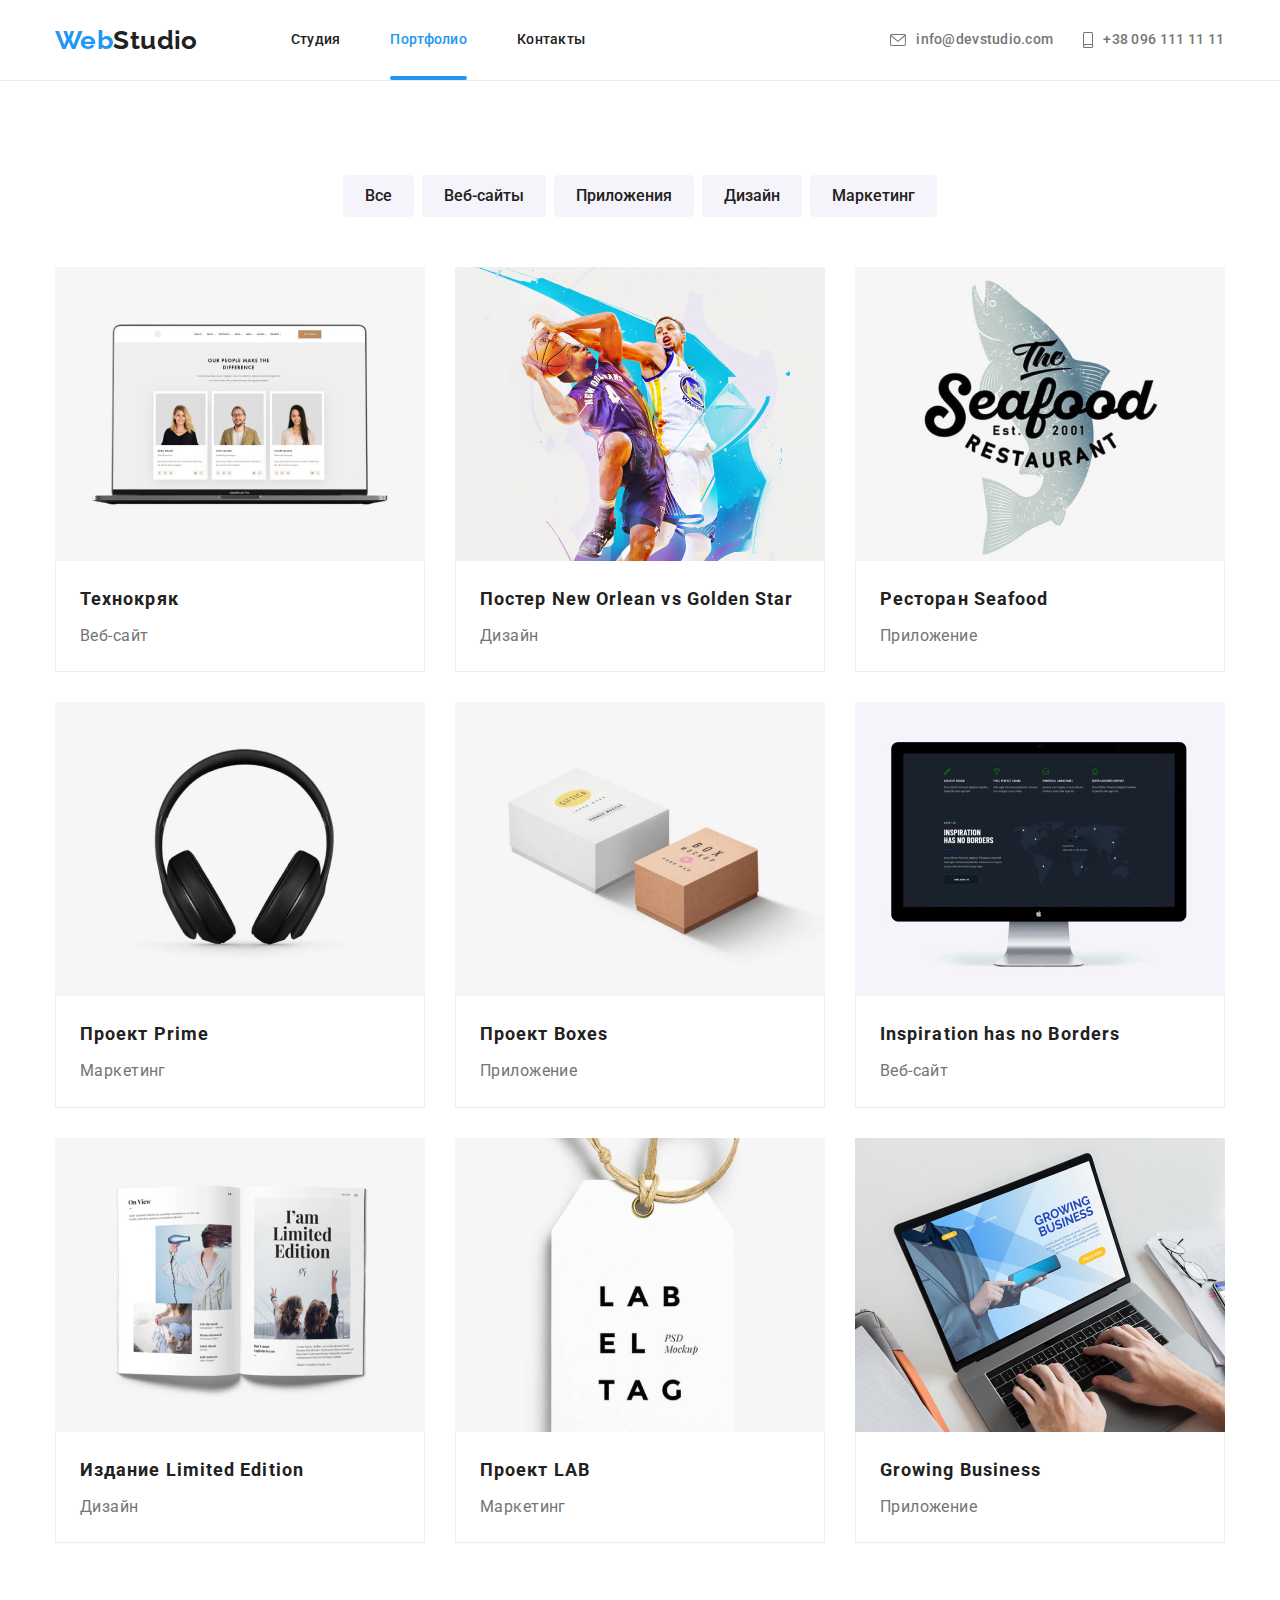
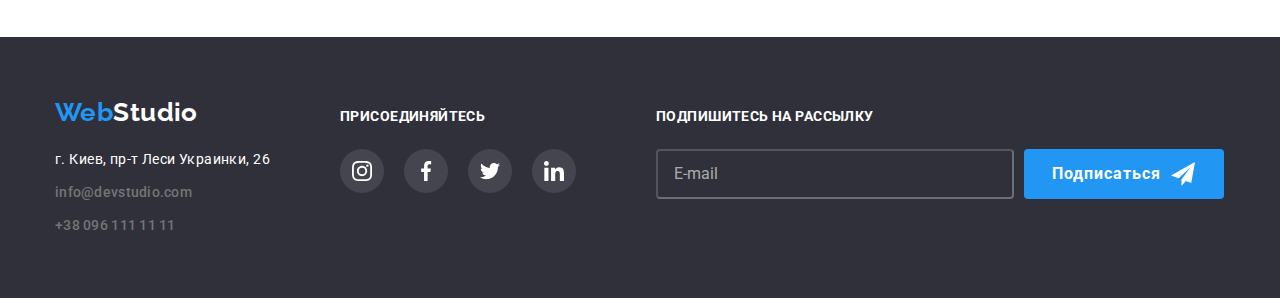
==== commit c4a68455: "Homework 8 (images left)" ====
--- a/portfolio.html
+++ b/portfolio.html
@@ -20,25 +20,41 @@
     <header class="header">
         <div class="container header__line">
             <a class="logo" href="">Web<span class="header__accent">Studio</span></a>
-            <nav>
-                <ul class="navigation">
-                    <li class="navigation__item"><a class="navigation__link" href="./index.html">Студия</a></li>
-                    <li class="navigation__item"><a class="navigation__link current" href="">Портфолио</a></li>
-                    <li class="navigation__item"><a class="navigation__link" href="">Контакты</a></li>
-                </ul>
-            </nav>
-            <ul class="contacts">
-                <li class="contacts__item"><a class="contacts__link" href="mailto:info@devstudio.com">
-                        <svg width="16" height="12" class="contacts__icon">
-                            <use href="./images/icons.svg#icon-mail"></use>
-                        </svg>info@devstudio.com</a>
-                </li>
-                <li class="contacts__item"><a class="contacts__link" href="tel:+380961111111">
-                        <svg width="10" height="16" class="contacts__icon">
-                            <use href="./images/icons.svg#icon-cell"></use>
-                        </svg>+38 096 111 11 11</a>
-                </li>
-            </ul>
+            <button type="button" class="menu__button" aria-expanded="false" aria-controls="menu__container"
+                data-menu-button>
+                <svg width="40" height="40" aria-label="changer of mobile menu">
+                    <use class="menu__icon-menu" href="./images/icons.svg#icon-menu"></use>
+                    <use class="menu__icon-cross" href="./images/icons.svg#icon-xmark"></use>
+                </svg>
+            </button>
+            <div class="menu__container" id="menu_container" data-menu>
+                <nav>
+                    <ul class="navigation">
+                        <li class="navigation__item"><a class="navigation__link" href="./index.html">Студия</a></li>
+                        <li class="navigation__item"><a class="navigation__link current" href="">Портфолио</a></li>
+                        <li class="navigation__item"><a class="navigation__link" href="">Контакты</a></li>
+                    </ul>
+                </nav>
+                <ul class="contacts contacts--header">
+                    <li class="contacts__item"><a class="contacts__link contacts__link--mail"
+                            href="mailto:info@devstudio.com">
+                            <svg width="16" height="12" class="contacts__icon">
+                                <use href="./images/icons.svg#icon-mail"></use>
+                            </svg>info@devstudio.com</a>
+                    </li>
+                    <li class="contacts__item"><a class="contacts__link contacts__link--cell" href="tel:+380961111111">
+                            <svg width="10" height="16" class="contacts__icon">
+                                <use href="./images/icons.svg#icon-cell"></use>
+                            </svg>+38 096 111 11 11</a>
+                    </li>
+                </ul>
+                <ul class="networks">
+                    <li class="networks__item"><a href="" class="networks__link">Instagram</a></li>
+                    <li class="networks__item"><a href="" class="networks__link">Twitter</a></li>
+                    <li class="networks__item"><a href="" class="networks__link">Facebook</a></li>
+                    <li class="networks__item"><a href="" class="networks__link">Linkedin</a></li>
+                </ul>
+            </div>
         </div>
     </header>
 
@@ -245,6 +261,7 @@
     </div>
 
 </footer>
+<script src="./js/mobile-menu.js"></script>
 </body>
 
 </html>--- a/css/main.min.css
+++ b/css/main.min.css
@@ -1,2 +1,2 @@
-.social__link,.clients__link{display:-webkit-box;display:-ms-flexbox;display:flex;-webkit-box-pack:center;-ms-flex-pack:center;justify-content:center;-webkit-box-align:center;-ms-flex-align:center;align-items:center}body{font-family:"Roboto",sans-serif;font-size:14px;line-height:1.71;letter-spacing:0.03em;color:#757575;margin:0}.container{margin-left:auto;margin-right:auto;padding-left:15px;padding-right:15px}@media screen and (min-width: 480px){.container{width:480px}}@media screen and (min-width: 768px){.container{width:768px}}@media screen and (min-width: 1200px){.container{width:1200px}}.section{padding-top:60px;padding-bottom:60px}@media screen and (min-width: 1200px){.section{padding-top:94px;padding-bottom:94px}}.section--activity{padding-top:0px}@media (max-width: 1199px){.section--activity{display:none}}.section--team{background-color:#f5f4fa}.section__title{color:#212121;font-weight:700;font-size:36px;line-height:1.16;text-align:center;margin-top:0;margin-bottom:50px}h2,h3,h4,h5,h6,p,ul,li{margin:0}ul{padding:0;list-style:none}img{display:block;width:100%;height:auto}.logo{display:-webkit-box;display:-ms-flexbox;display:flex;font-family:"Raleway",sans-serif;font-weight:700;font-size:26px;line-height:1.19;text-decoration:none;color:#2196f3;margin-right:93px}.logo--footer{margin-right:0;-webkit-box-pack:center;-ms-flex-pack:center;justify-content:center}@media screen and (min-width: 1200px){.logo--footer{-webkit-box-pack:left;-ms-flex-pack:left;justify-content:left}}.contacts{display:-webkit-box;display:-ms-flexbox;display:flex;-webkit-box-align:center;-ms-flex-align:center;align-items:center;margin-left:auto;font-style:normal;-webkit-box-pack:left;-ms-flex-pack:left;justify-content:left}.contacts__link{display:-webkit-inline-box;display:-ms-inline-flexbox;display:inline-flex;-webkit-box-align:center;-ms-flex-align:center;align-items:center;color:#757575;font-weight:500;line-height:1.14;letter-spacing:0.02em;text-decoration:none;-webkit-transition-property:color;transition-property:color;-webkit-transition-duration:250ms;transition-duration:250ms;-webkit-transition-timing-function:cubic-bezier(0.4, 0, 0.2, 1);transition-timing-function:cubic-bezier(0.4, 0, 0.2, 1)}.contacts__link:hover,.contacts__link:focus{color:#2196f3}.contacts__link:hover svg,.contacts__link:focus svg{fill:#2196f3}.contacts__item{display:-webkit-box;display:-ms-flexbox;display:flex;-webkit-box-align:baseline;-ms-flex-align:baseline;align-items:baseline;margin-right:50px;-webkit-transition-property:fill;transition-property:fill;-webkit-transition-duration:250ms;transition-duration:250ms;-webkit-transition-timing-function:cubic-bezier(0.4, 0, 0.2, 1);transition-timing-function:cubic-bezier(0.4, 0, 0.2, 1)}.contacts__item:last-child{margin-right:0px}.contacts__icon{fill:#757575;margin-right:10px}.hero{padding-top:200px;padding-bottom:200px;text-align:center;background-image:-webkit-gradient(linear, left top, right top, from(rgba(47,48,58,0.4)), to(rgba(47,48,58,0.4))),url("../images/overlay.png");background-image:linear-gradient(to right, rgba(47,48,58,0.4), rgba(47,48,58,0.4)),url("../images/overlay.png");background-repeat:no-repeat;background-size:cover;background-position:center;max-width:1600px;margin-left:auto;margin-right:auto}.hero__title{color:#fff;text-transform:uppercase;font-weight:900;font-size:26px;line-height:1.38;text-align:center;letter-spacing:0.06em;margin-bottom:30px;margin-top:0px}.hero__button{color:#fff;background-color:#2196f3;font-family:inherit;cursor:pointer;font-weight:700;font-size:16px;line-height:1.87;text-align:center;letter-spacing:0.06em;padding:10px 32px;border-radius:4px;border:none;-webkit-transition-property:-webkit-box-shadow;transition-property:-webkit-box-shadow;transition-property:box-shadow;transition-property:box-shadow, -webkit-box-shadow;-webkit-transition-duration:250ms;transition-duration:250ms;-webkit-transition-timing-function:cubic-bezier(0.4, 0, 0.2, 1);transition-timing-function:cubic-bezier(0.4, 0, 0.2, 1)}.hero__button:hover,.hero__button:focus{-webkit-box-shadow:0px 4px 4px 0px rgba(0,0,0,0.15);box-shadow:0px 4px 4px 0px rgba(0,0,0,0.15)}@media screen and (min-width: 768px){.advantages{display:-webkit-box;display:-ms-flexbox;display:flex;-ms-flex-wrap:wrap;flex-wrap:wrap}}.advantages__title{color:#212121;font-size:14px;font-weight:700;margin-top:0;margin-bottom:10px;text-transform:uppercase;text-align:center}@media screen and (min-width: 768px){.advantages__title{text-align:left}}.advantages__description{margin-top:0;margin-bottom:0}.advantages__item{margin-bottom:30px}.advantages__item:last-child{margin-bottom:0;margin-right:0}@media screen and (min-width: 768px) and (max-width: 1199px){.advantages__item{-ms-flex-preferred-size:calc((100% - 30px) / 2);flex-basis:calc((100% - 30px) / 2);margin-right:30px}.advantages__item:nth-child(2n){margin-right:0px}.advantages__item:nth-last-child(-n+2){margin-bottom:0}}@media screen and (min-width: 1200px){.advantages__item{-ms-flex-preferred-size:calc((100% - 90px) / 4);flex-basis:calc((100% - 90px) / 4);margin-right:30px}}.advantages__head{padding:25px;display:-webkit-box;display:-ms-flexbox;display:flex;background-color:#f5f4fa;border-radius:4px;-webkit-box-pack:center;-ms-flex-pack:center;justify-content:center;margin-bottom:30px;-webkit-box-align:center;-ms-flex-align:center;align-items:center}.advantages__icon{width:70px;height:70px}.activity{display:-webkit-box;display:-ms-flexbox;display:flex;-webkit-box-pack:justify;-ms-flex-pack:justify;justify-content:space-between}.activity__item{position:relative}.activity__description{position:absolute;bottom:0;width:100%;text-align:center;padding-top:27px;padding-bottom:27px;color:#fff;text-transform:uppercase;font-weight:700;background-color:rgba(47,48,58,0.8)}@media (min-width: 768px){.team{display:-webkit-box;display:-ms-flexbox;display:flex;-ms-flex-wrap:wrap;flex-wrap:wrap}}.team__card{padding-top:30px;padding-bottom:30px;border-radius:0px 0px 4px 4px;background:#fff;-webkit-box-shadow:0px 1px 3px rgba(0,0,0,0.12),0px 1px 1px rgba(0,0,0,0.14),0px 2px 1px rgba(0,0,0,0.2);box-shadow:0px 1px 3px rgba(0,0,0,0.12),0px 1px 1px rgba(0,0,0,0.14),0px 2px 1px rgba(0,0,0,0.2)}.team__title{color:#212121;font-weight:500;font-size:16px;line-height:1.18;margin-bottom:10px;text-align:center}.team__description{font-size:16px;line-height:1.18;text-align:center;margin-bottom:16px}.team__item{margin-bottom:30px}.team__item:last-child{margin-bottom:0;margin-right:0}@media screen and (min-width: 768px) and (max-width: 1199px){.team__item{-ms-flex-preferred-size:calc((100% - 30px) / 2);flex-basis:calc((100% - 30px) / 2);margin-right:30px}.team__item:nth-child(2n){margin-right:0px}.team__item:nth-last-child(-n+2){margin-bottom:0}}@media screen and (min-width: 1200px){.team__item{-ms-flex-preferred-size:calc((100% - 90px) / 4);flex-basis:calc((100% - 90px) / 4);margin-right:30px}}.social{display:-webkit-box;display:-ms-flexbox;display:flex;-webkit-box-pack:center;-ms-flex-pack:center;justify-content:center}.social__link{width:44px;height:44px;border-radius:50%;-webkit-transition-property:background-color;transition-property:background-color;-webkit-transition-duration:250ms;transition-duration:250ms;-webkit-transition-timing-function:cubic-bezier(0.4, 0, 0.2, 1);transition-timing-function:cubic-bezier(0.4, 0, 0.2, 1)}.social__link:hover,.social__link:focus{background-color:#2196f3}.social__link:hover svg,.social__link:focus svg{fill:#fff}.social__item{margin-right:10px}.social__item:last-child{margin:0}.social__pic{fill:#afb1b8;height:inherit;width:inherit;padding:12px;-webkit-transition-property:fill;transition-property:fill;-webkit-transition-duration:250ms;transition-duration:250ms;-webkit-transition-timing-function:cubic-bezier(0.4, 0, 0.2, 1);transition-timing-function:cubic-bezier(0.4, 0, 0.2, 1)}.clients{display:-webkit-box;display:-ms-flexbox;display:flex;-ms-flex-wrap:wrap;flex-wrap:wrap;margin:0}.clients__item{margin-right:30px;margin-bottom:30px}@media screen and (max-width: 767px){.clients__item:nth-child(2n){margin-right:0}.clients__item:nth-last-child(-n+2){margin-bottom:0}}@media screen and (min-width: 768px) and (max-width: 1199px){.clients__item{-ms-flex-preferred-size:calc((100% - 60px) / 3);flex-basis:calc((100% - 60px) / 3)}.clients__item:nth-child(3n){margin-right:0}.clients__item:nth-last-child(-n+3){margin-bottom:0}}@media screen and (min-width: 1200px){.clients__item{-ms-flex-preferred-size:calc((100% - 150px) / 6);flex-basis:calc((100% - 150px) / 6);margin-bottom:0}.clients__item:last-child{margin-right:0}}.clients__link{width:210px;padding:16px 52px;border:1px solid #afb1b8;border-radius:4px;-webkit-transition-property:border-color;transition-property:border-color;-webkit-transition-duration:250ms;transition-duration:250ms;-webkit-transition-timing-function:cubic-bezier(0.4, 0, 0.2, 1);transition-timing-function:cubic-bezier(0.4, 0, 0.2, 1)}.clients__link:hover,.clients__link:focus{border-color:#2196f3}.clients__link:hover svg,.clients__link:focus svg{fill:#2196f3}@media screen and (min-width: 768px) and (max-width: 1199px){.clients__link{width:226px}}@media screen and (min-width: 1200px){.clients__link{width:170px}}.clients__icon{fill:#afb1b8;height:60px;width:106px;-webkit-transition-property:fill;transition-property:fill;-webkit-transition-duration:250ms;transition-duration:250ms;-webkit-transition-timing-function:cubic-bezier(0.4, 0, 0.2, 1);transition-timing-function:cubic-bezier(0.4, 0, 0.2, 1)}.footer{background-color:#2f303a;padding-top:60px;padding-bottom:60px}.footer__accent{color:#fff}@media screen and (min-width: 768px) and (max-width: 1199px){.footer__position{display:-webkit-box;display:-ms-flexbox;display:flex;-ms-flex-wrap:wrap;flex-wrap:wrap;-webkit-box-pack:space-evenly;-ms-flex-pack:space-evenly;justify-content:space-evenly}}@media screen and (min-width: 1200px){.footer__position{display:-webkit-box;display:-ms-flexbox;display:flex;-webkit-box-align:baseline;-ms-flex-align:baseline;align-items:baseline}}.footer__icon{background-color:rgba(255,255,255,0.1);margin-right:10px}.footer__icon svg{fill:#fff}.footer__block{margin-right:0}@media screen and (min-width: 768px) and (max-width: 1199px){.footer__block{-ms-flex-preferred-size:50%;flex-basis:50%}.footer__block:last-child{margin-right:0;margin-top:60px}}@media screen and (min-width: 1200px){.footer__block{margin-right:70px}.footer__block:last-child{margin-right:0}}.adress{margin-top:20px;font-style:normal}.adress__item{margin-bottom:9px;text-align:center}@media screen and (min-width: 1200px){.adress__item{text-align:left}}.adress__item:last-child{margin-bottom:0}.adress__accent{color:#fff}.joinus{display:-webkit-box;display:-ms-flexbox;display:flex;margin:0;-webkit-box-pack:center;-ms-flex-pack:center;justify-content:center}.joinus__item{margin-right:10px}.joinus__item:last-child{margin-right:0}.joinus__title{color:#fff;font-size:14px;font-weight:700;margin-top:0;margin-bottom:20px;text-transform:uppercase;text-align:center;margin-top:60px}@media screen and (min-width: 768px){.joinus__title{margin-top:0}}@media screen and (min-width: 1200px){.joinus__title{text-align:left}}@media screen and (min-width: 1200px){.subscribe{display:-webkit-box;display:-ms-flexbox;display:flex}}.subscribe__button{display:-webkit-inline-box;display:-ms-inline-flexbox;display:inline-flex;-webkit-box-align:center;-ms-flex-align:center;align-items:center;color:#fff;background-color:#2196f3;font-family:inherit;cursor:pointer;font-weight:700;font-size:16px;line-height:1.87;text-align:center;letter-spacing:0.06em;padding:10px 28px;border-radius:4px;border:none;width:200px;margin-left:auto;margin-right:auto}@media screen and (min-width: 1200px){.subscribe__button{margin-left:10px}}.subscribe__icon{fill:#fff;width:24px;height:24px;margin-left:10px}.subscribe__form{display:-webkit-box;display:-ms-flexbox;display:flex;-webkit-box-orient:vertical;-webkit-box-direction:normal;-ms-flex-direction:column;flex-direction:column;-webkit-box-pack:center;-ms-flex-pack:center;justify-content:center}@media screen and (min-width: 1200px){.subscribe__form{-webkit-box-orient:horizontal;-webkit-box-direction:normal;-ms-flex-direction:row;flex-direction:row}}.subscribe__input{width:450px;padding-top:15px;padding-bottom:15px;padding-left:16px;border-radius:4px;border-color:rgba(255,255,255,0.3);background-color:transparent;color:#fff;margin-bottom:20px}@media screen and (min-width: 1200px){.subscribe__input{width:358px;margin-bottom:0}}.subscribe__input::-webkit-input-placeholder{font-size:16px;color:rgba(255,255,255,0.6)}.subscribe__input:-ms-input-placeholder{font-size:16px;color:rgba(255,255,255,0.6)}.subscribe__input::-ms-input-placeholder{font-size:16px;color:rgba(255,255,255,0.6)}.subscribe__input::placeholder{font-size:16px;color:rgba(255,255,255,0.6)}.backdrop{position:fixed;top:0;left:0;width:100%;height:100%;background-color:rgba(0,0,0,0.2);opacity:1;-webkit-transition-property:opacity;transition-property:opacity;-webkit-transition-duration:250ms;transition-duration:250ms;-webkit-transition-timing-function:cubic-bezier(0.4, 0, 0.2, 1);transition-timing-function:cubic-bezier(0.4, 0, 0.2, 1)}.backdrop.is-hidden{opacity:0;pointer-events:none}.backdrop.is-hidden.modal{-webkit-transform:translate(-50%, -50%);transform:translate(-50%, -50%)}.modal{position:absolute;top:50%;left:50%;width:528px;background-color:#fff;border-radius:4px;-webkit-box-shadow:0px 4px 4px 0px #757575;box-shadow:0px 4px 4px 0px #757575;-webkit-transform:translate(-50%, -50%);transform:translate(-50%, -50%);-webkit-transition-property:opacity;transition-property:opacity;-webkit-transition-duration:250ms;transition-duration:250ms;-webkit-transition-timing-function:cubic-bezier(0.4, 0, 0.2, 1);transition-timing-function:cubic-bezier(0.4, 0, 0.2, 1)}.modal__close-button{position:absolute;cursor:pointer;width:30px;height:30px;display:-webkit-box;display:-ms-flexbox;display:flex;-webkit-box-align:center;-ms-flex-align:center;align-items:center;border-radius:50%;border-color:rgba(0,0,0,0.1);background-color:#fff;padding:6px;top:8px;right:8px}.modal__close-button:hover svg,.modal__close-button:focus svg{fill:#2196f3}.modal__close-icon{height:inherit;width:inherit;-webkit-transition-property:fill;transition-property:fill;-webkit-transition-duration:250ms;transition-duration:250ms;-webkit-transition-timing-function:cubic-bezier(0.4, 0, 0.2, 1);transition-timing-function:cubic-bezier(0.4, 0, 0.2, 1)}.modal__form{display:-webkit-box;display:-ms-flexbox;display:flex;-webkit-box-orient:vertical;-webkit-box-direction:normal;-ms-flex-direction:column;flex-direction:column;padding:40px}.modal__title{text-align:center;font-size:20px;font-weight:700;line-height:0.86;color:#212121;margin-bottom:12px}.modal__field{display:-webkit-box;display:-ms-flexbox;display:flex;-webkit-box-orient:vertical;-webkit-box-direction:normal;-ms-flex-direction:column;flex-direction:column;margin-bottom:10px;position:relative}.modal__label{margin-bottom:4px;font-size:12px}.modal__input{margin:0;padding:12px;padding-left:42px;border-radius:4px;border-color:rgba(33,33,33,0.2);border-style:solid;cursor:pointer;-webkit-transition-property:border-color;transition-property:border-color;-webkit-transition-duration:250ms;transition-duration:250ms;-webkit-transition-timing-function:cubic-bezier(0.4, 0, 0.2, 1);transition-timing-function:cubic-bezier(0.4, 0, 0.2, 1)}.modal__input:focus,.modal__input:hover{border-color:#2196f3}.modal__input:focus+.modal__icon,.modal__input:hover+.modal__icon{fill:#2196f3}.modal__icon{position:absolute;display:inline-block;width:18px;height:18px;bottom:12px;left:12px;-webkit-transition-property:fill;transition-property:fill;-webkit-transition-duration:250ms;transition-duration:250ms;-webkit-transition-timing-function:cubic-bezier(0.4, 0, 0.2, 1);transition-timing-function:cubic-bezier(0.4, 0, 0.2, 1)}.modal__textarea{resize:none;width:100%;min-height:120px;border-radius:4px;border-color:rgba(33,33,33,0.2);padding:12px 16px}.modal__checkbox{-webkit-appearance:none;-moz-appearance:none;appearance:none;position:absolute}.modal__submit-button{padding:10px 55px;margin-right:auto;margin-left:auto;color:#fff;background-color:#2196f3;font-family:inherit;cursor:pointer;font-weight:700;font-size:16px;line-height:1.87;text-align:center;letter-spacing:0.06em;width:200px;border-radius:4px;border:none;-webkit-box-shadow:rgba(0,0,0,0.12);box-shadow:rgba(0,0,0,0.12)}.modal__agreement{display:-webkit-box;display:-ms-flexbox;display:flex;-webkit-box-align:center;-ms-flex-align:center;align-items:center;margin-bottom:30px;-webkit-box-pack:center;-ms-flex-pack:center;justify-content:center}.modal__link{color:#2196f3;margin-left:5px}.modal__checkbox-icon{display:inline-block;width:16px;height:15px;border:2px solid #212121;border-radius:2px;margin-right:7px}.modal__checkbox:checked+.modal__checkbox-icon{background-color:#2196f3;background-image:url(../images/check.svg);background-size:contain;background-origin:border-box;border-color:transparent}@media screen and (max-width: 767px){.filter{display:-webkit-box;display:-ms-flexbox;display:flex;margin-bottom:40px;-ms-flex-wrap:wrap;flex-wrap:wrap}}@media screen and (min-width: 768px){.filter{display:-webkit-box;display:-ms-flexbox;display:flex;-webkit-box-pack:center;-ms-flex-pack:center;justify-content:center;margin-bottom:30px}}@media screen and (min-width: 1200px){.filter{margin-bottom:50px}}.filter__button{color:#212121;font-family:inherit;background-color:#f5f4fa;font-weight:500;font-size:16px;line-height:1.87;cursor:pointer;display:inline-block;padding:6px 22px;border-radius:4px;border:transparent;-webkit-transition-property:background-color, color, -webkit-box-shadow;transition-property:background-color, color, -webkit-box-shadow;transition-property:background-color, color, box-shadow;transition-property:background-color, color, box-shadow, -webkit-box-shadow;-webkit-transition-duration:250ms;transition-duration:250ms;-webkit-transition-timing-function:cubic-bezier(0.4, 0, 0.2, 1);transition-timing-function:cubic-bezier(0.4, 0, 0.2, 1)}.filter__button:hover,.filter__button:focus{background-color:#2196f3;color:#fff;-webkit-box-shadow:0px 4px 4px 0px #00000040;box-shadow:0px 4px 4px 0px #00000040}.filter__item{margin-right:8px}.filter__item:last-child{margin-right:0}@media screen and (max-width: 767px){.filter__item{margin-bottom:15px}.filter__item:nth-last-child(-n+2){margin-bottom:0px}}@media screen and (min-width: 768px){.projects{display:-webkit-box;display:-ms-flexbox;display:flex;-ms-flex-wrap:wrap;flex-wrap:wrap}}.projects__link{display:block;text-decoration:none}.projects__link:hover,.projects__link:focus{-webkit-box-shadow:0px 4px 4px 0px #00000040;box-shadow:0px 4px 4px 0px #00000040}.projects__link:hover .projects__overlay,.projects__link:focus .projects__overlay{-webkit-transform:translateX(0);transform:translateX(0)}.projects__action{position:relative;overflow:hidden}.projects__overlay{position:absolute;top:0;left:0;width:100%;height:100%;background-color:#2196f3;opacity:0.9;-webkit-transform:translateY(100%);transform:translateY(100%);-webkit-transition-property:-webkit-transform;transition-property:-webkit-transform;transition-property:transform;transition-property:transform, -webkit-transform;-webkit-transition-duration:250ms;transition-duration:250ms;-webkit-transition-timing-function:cubic-bezier(0.4, 0, 0.2, 1);transition-timing-function:cubic-bezier(0.4, 0, 0.2, 1)}.projects__text{color:#fff;padding:63px 24px;height:100%;font-size:18px}.projects__card{padding-bottom:20px;padding-top:20px;padding-right:24px;padding-left:24px;border:1px solid #eee;border-top:transparent}.projects__title{color:#212121;font-size:18px;line-height:2;letter-spacing:0.06em;margin-top:0;margin-bottom:4px}.projects__description{font-size:16px;line-height:1.9;color:#757575}@media screen and (max-width: 767px){.projects__item{width:450px;margin-bottom:30px}.projects__item:last-child{margin-bottom:0}}@media screen and (min-width: 768px) and (max-width: 1199px){.projects__item{-ms-flex-preferred-size:calc((100% - 30px) / 2);flex-basis:calc((100% - 30px) / 2);margin-right:30px;margin-bottom:30px}.projects__item:nth-child(2n){margin-right:0}.projects__item:last-child{margin-bottom:0}}@media screen and (min-width: 1200px){.projects__item{-ms-flex-preferred-size:calc((100% - 60px) / 3);flex-basis:calc((100% - 60px) / 3);margin-right:30px;margin-bottom:30px}.projects__item:nth-child(3n){margin-right:0}.projects__item:nth-last-child(-n+3){margin-bottom:0}}
+.social__link,.clients__link{display:-webkit-box;display:-ms-flexbox;display:flex;-webkit-box-pack:center;-ms-flex-pack:center;justify-content:center;-webkit-box-align:center;-ms-flex-align:center;align-items:center}body{font-family:"Roboto",sans-serif;font-size:14px;line-height:1.71;letter-spacing:0.03em;color:#757575;margin:0}.container{margin-left:auto;margin-right:auto;padding-left:15px;padding-right:15px}@media screen and (min-width: 480px){.container{width:480px}}@media screen and (min-width: 768px){.container{width:768px}}@media screen and (min-width: 1200px){.container{width:1200px}}.section{padding-top:60px;padding-bottom:60px}@media screen and (min-width: 1200px){.section{padding-top:94px;padding-bottom:94px}}.section--activity{padding-top:0px}@media (max-width: 1199px){.section--activity{display:none}}.section--team{background-color:#f5f4fa}.section__title{color:#212121;font-weight:700;font-size:36px;line-height:1.16;text-align:center;margin-top:0;margin-bottom:50px}h2,h3,h4,h5,h6,p,ul,li{margin:0}ul{padding:0;list-style:none}img{display:block;width:100%;height:auto}.header{border-bottom:1px solid #ececec}.header__line{position:relative;display:-webkit-box;display:-ms-flexbox;display:flex;-webkit-box-align:center;-ms-flex-align:center;align-items:center}@media screen and (min-width: 768px){.header__line{-webkit-box-pack:justify;-ms-flex-pack:justify;justify-content:space-between}}@media screen and (min-width: 1200px){.header__line{-webkit-box-pack:left;-ms-flex-pack:left;justify-content:left}}.header__accent{color:#212121}.logo{display:-webkit-box;display:-ms-flexbox;display:flex;font-family:"Raleway",sans-serif;font-weight:700;font-size:26px;line-height:1.19;text-decoration:none;color:#2196f3;padding-top:16px;padding-bottom:16px}@media screen and (min-width: 1200px){.logo{margin-right:93px;padding-top:0;padding-bottom:0}}.logo--footer{margin-right:0;-webkit-box-pack:center;-ms-flex-pack:center;justify-content:center;padding-top:0;padding-bottom:0}@media screen and (min-width: 1200px){.logo--footer{-webkit-box-pack:left;-ms-flex-pack:left;justify-content:left}}.menu__button{display:-webkit-box;display:-ms-flexbox;display:flex;-webkit-box-align:center;-ms-flex-align:center;align-items:center;-webkit-box-pack:center;-ms-flex-pack:center;justify-content:center;position:absolute;z-index:2;right:15px;margin:0;padding:0;background-color:transparent;cursor:pointer;border:none;border-radius:50%;outline:none}.menu__button:hover svg,.menu__button:focus svg{fill:#2196f3}.menu__button .menu__icon-cross{display:none}@media screen and (min-width: 768px){.menu__button{display:none}}.menu__button.is-open .menu__icon-menu{display:none}.menu__button.is-open .menu__icon-cross{display:block}.menu__container{display:none;background-color:#fff}@media screen and (max-width: 767px){.menu__container{position:absolute;top:0%;left:0%;width:100%;z-index:1;padding:48px 40px}}.menu__container.is-open{display:block}@media screen and (min-width: 768px){.menu__container{display:-webkit-box;display:-ms-flexbox;display:flex;-webkit-box-align:center;-ms-flex-align:center;align-items:center}}.navigation{display:-webkit-box;display:-ms-flexbox;display:flex}@media screen and (max-width: 767px){.navigation{-webkit-box-orient:vertical;-webkit-box-direction:normal;-ms-flex-direction:column;flex-direction:column}}@media screen and (min-width: 768px){.navigation{-webkit-box-align:center;-ms-flex-align:center;align-items:center;margin-right:84px}}@media screen and (min-width: 1200px){.navigation{margin-right:305px}}.navigation__link{display:block;color:#212121;letter-spacing:0.02em;text-decoration:none;list-style:none;line-height:1.17;font-weight:500;text-align:left;-webkit-transition-property:color;transition-property:color;-webkit-transition-duration:250ms;transition-duration:250ms;-webkit-transition-timing-function:cubic-bezier(0.4, 0, 0.2, 1);transition-timing-function:cubic-bezier(0.4, 0, 0.2, 1)}@media screen and (max-width: 767px){.navigation__link{font-size:40px}}@media screen and (min-width: 768px){.navigation__link{line-height:1.14;position:relative;padding-top:32px;padding-bottom:32px}}.navigation__link:hover,.navigation__link:focus{color:#2196f3}.navigation__link.current{color:#2196f3}@media screen and (min-width: 768px){.navigation__link.current::after{content:"";display:inline-block;width:100%;height:4px;background-color:#2196f3;border-radius:2px;position:absolute;bottom:0;left:0;margin:0;-webkit-box-shadow:rgba(0,0,0,0.25);box-shadow:rgba(0,0,0,0.25)}}@media screen and (max-width: 767px){.navigation__item{margin-bottom:32px}}@media screen and (min-width: 768px){.navigation__item{margin-right:50px}}@media screen and (max-width: 767px){.navigation__item:last-child{margin-bottom:300px}}@media screen and (min-width: 768px){.navigation__item:last-child{margin-right:0px}}.contacts{display:-webkit-box;display:-ms-flexbox;display:flex;-webkit-box-pack:left;-ms-flex-pack:left;justify-content:left}@media screen and (max-width: 767px){.contacts--header{-webkit-box-orient:vertical;-webkit-box-direction:reverse;-ms-flex-direction:column-reverse;flex-direction:column-reverse}}@media screen and (min-width: 768px){.contacts--header{-webkit-box-orient:vertical;-webkit-box-direction:normal;-ms-flex-direction:column;flex-direction:column}}@media screen and (min-width: 1200px){.contacts--header{-webkit-box-orient:horizontal;-webkit-box-direction:normal;-ms-flex-direction:row;flex-direction:row}}.contacts__link{display:-webkit-inline-box;display:-ms-inline-flexbox;display:inline-flex;-webkit-box-align:center;-ms-flex-align:center;align-items:center;color:#757575;font-weight:500;line-height:1.14;letter-spacing:0.02em;text-decoration:none;-webkit-transition-property:color;transition-property:color;-webkit-transition-duration:250ms;transition-duration:250ms;-webkit-transition-timing-function:cubic-bezier(0.4, 0, 0.2, 1);transition-timing-function:cubic-bezier(0.4, 0, 0.2, 1)}.contacts__link:hover,.contacts__link:focus{color:#2196f3}.contacts__link:hover svg,.contacts__link:focus svg{fill:#2196f3}@media screen and (max-width: 767px){.contacts__link--cell{color:#2196f3;font-size:34px}.contacts__link--mail{font-size:24px}}.contacts__item{-webkit-transition-property:fill;transition-property:fill;-webkit-transition-duration:250ms;transition-duration:250ms;-webkit-transition-timing-function:cubic-bezier(0.4, 0, 0.2, 1);transition-timing-function:cubic-bezier(0.4, 0, 0.2, 1)}@media screen and (max-width: 767px){.contacts__item:last-child{margin-bottom:32px}}@media screen and (min-width: 768px){.contacts__item{display:-webkit-box;display:-ms-flexbox;display:flex;-webkit-box-align:baseline;-ms-flex-align:baseline;align-items:baseline;margin-bottom:10px}}@media screen and (min-width: 768px) and (min-width: 1200px){.contacts__item{margin-bottom:0px}}@media screen and (min-width: 768px){.contacts__item:last-child{margin-right:0px;margin-bottom:0px}}@media screen and (min-width: 768px) and (min-width: 1200px){.contacts__item:last-child{margin-left:30px}}@media screen and (max-width: 767px){.contacts__icon{display:none}}@media screen and (min-width: 768px){.contacts__icon{fill:#757575;margin-right:10px}}.networks{display:-webkit-box;display:-ms-flexbox;display:flex;margin-top:64px}@media screen and (min-width: 767px){.networks{display:none}}.networks__item{padding-right:10px;border-right:1px solid rgba(33,33,33,0.2);margin-right:10px}.networks__item:last-child{margin-right:0;padding-right:0;border-right:transparent}.networks__link{text-decoration:none;list-style:none;color:#2196f3}.hero{padding-top:200px;padding-bottom:200px;text-align:center;background-image:-webkit-gradient(linear, left top, right top, from(rgba(47,48,58,0.4)), to(rgba(47,48,58,0.4))),url("../images/overlay.png");background-image:linear-gradient(to right, rgba(47,48,58,0.4), rgba(47,48,58,0.4)),url("../images/overlay.png");background-repeat:no-repeat;background-size:cover;background-position:center;max-width:1600px;margin-left:auto;margin-right:auto}.hero__title{color:#fff;text-transform:uppercase;font-weight:900;font-size:26px;line-height:1.38;text-align:center;letter-spacing:0.06em;margin-bottom:30px;margin-top:0px}.hero__button{color:#fff;background-color:#2196f3;font-family:inherit;cursor:pointer;font-weight:700;font-size:16px;line-height:1.87;text-align:center;letter-spacing:0.06em;padding:10px 32px;border-radius:4px;border:none;-webkit-transition-property:-webkit-box-shadow;transition-property:-webkit-box-shadow;transition-property:box-shadow;transition-property:box-shadow, -webkit-box-shadow;-webkit-transition-duration:250ms;transition-duration:250ms;-webkit-transition-timing-function:cubic-bezier(0.4, 0, 0.2, 1);transition-timing-function:cubic-bezier(0.4, 0, 0.2, 1)}.hero__button:hover,.hero__button:focus{-webkit-box-shadow:0px 4px 4px 0px rgba(0,0,0,0.15);box-shadow:0px 4px 4px 0px rgba(0,0,0,0.15)}@media screen and (min-width: 768px){.advantages{display:-webkit-box;display:-ms-flexbox;display:flex;-ms-flex-wrap:wrap;flex-wrap:wrap}}.advantages__title{color:#212121;font-size:14px;font-weight:700;margin-top:0;margin-bottom:10px;text-transform:uppercase;text-align:center}@media screen and (min-width: 768px){.advantages__title{text-align:left}}.advantages__description{margin-top:0;margin-bottom:0}.advantages__item{margin-bottom:30px}.advantages__item:last-child{margin-bottom:0;margin-right:0}@media screen and (min-width: 768px) and (max-width: 1199px){.advantages__item{-ms-flex-preferred-size:calc((100% - 30px) / 2);flex-basis:calc((100% - 30px) / 2);margin-right:30px}.advantages__item:nth-child(2n){margin-right:0px}.advantages__item:nth-last-child(-n+2){margin-bottom:0}}@media screen and (min-width: 1200px){.advantages__item{-ms-flex-preferred-size:calc((100% - 90px) / 4);flex-basis:calc((100% - 90px) / 4);margin-right:30px}}.advantages__head{padding:25px;display:-webkit-box;display:-ms-flexbox;display:flex;background-color:#f5f4fa;border-radius:4px;-webkit-box-pack:center;-ms-flex-pack:center;justify-content:center;margin-bottom:30px;-webkit-box-align:center;-ms-flex-align:center;align-items:center}.advantages__icon{width:70px;height:70px}.activity{display:-webkit-box;display:-ms-flexbox;display:flex;-webkit-box-pack:justify;-ms-flex-pack:justify;justify-content:space-between}.activity__item{position:relative}.activity__description{position:absolute;bottom:0;width:100%;text-align:center;padding-top:27px;padding-bottom:27px;color:#fff;text-transform:uppercase;font-weight:700;background-color:rgba(47,48,58,0.8)}@media (min-width: 768px){.team{display:-webkit-box;display:-ms-flexbox;display:flex;-ms-flex-wrap:wrap;flex-wrap:wrap}}.team__card{padding-top:30px;padding-bottom:30px;border-radius:0px 0px 4px 4px;background:#fff;-webkit-box-shadow:0px 1px 3px rgba(0,0,0,0.12),0px 1px 1px rgba(0,0,0,0.14),0px 2px 1px rgba(0,0,0,0.2);box-shadow:0px 1px 3px rgba(0,0,0,0.12),0px 1px 1px rgba(0,0,0,0.14),0px 2px 1px rgba(0,0,0,0.2)}.team__title{color:#212121;font-weight:500;font-size:16px;line-height:1.18;margin-bottom:10px;text-align:center}.team__description{font-size:16px;line-height:1.18;text-align:center;margin-bottom:16px}.team__item{margin-bottom:30px}.team__item:last-child{margin-bottom:0;margin-right:0}@media screen and (min-width: 768px) and (max-width: 1199px){.team__item{-ms-flex-preferred-size:calc((100% - 30px) / 2);flex-basis:calc((100% - 30px) / 2);margin-right:30px}.team__item:nth-child(2n){margin-right:0px}.team__item:nth-last-child(-n+2){margin-bottom:0}}@media screen and (min-width: 1200px){.team__item{-ms-flex-preferred-size:calc((100% - 90px) / 4);flex-basis:calc((100% - 90px) / 4);margin-right:30px}}.social{display:-webkit-box;display:-ms-flexbox;display:flex;-webkit-box-pack:center;-ms-flex-pack:center;justify-content:center}.social__link{width:44px;height:44px;border-radius:50%;-webkit-transition-property:background-color;transition-property:background-color;-webkit-transition-duration:250ms;transition-duration:250ms;-webkit-transition-timing-function:cubic-bezier(0.4, 0, 0.2, 1);transition-timing-function:cubic-bezier(0.4, 0, 0.2, 1)}.social__link:hover,.social__link:focus{background-color:#2196f3}.social__link:hover svg,.social__link:focus svg{fill:#fff}.social__item{margin-right:10px}.social__item:last-child{margin:0}.social__pic{fill:#afb1b8;height:inherit;width:inherit;padding:12px;-webkit-transition-property:fill;transition-property:fill;-webkit-transition-duration:250ms;transition-duration:250ms;-webkit-transition-timing-function:cubic-bezier(0.4, 0, 0.2, 1);transition-timing-function:cubic-bezier(0.4, 0, 0.2, 1)}.clients{display:-webkit-box;display:-ms-flexbox;display:flex;-ms-flex-wrap:wrap;flex-wrap:wrap;margin:0}.clients__item{margin-right:30px;margin-bottom:30px}@media screen and (max-width: 767px){.clients__item:nth-child(2n){margin-right:0}.clients__item:nth-last-child(-n+2){margin-bottom:0}}@media screen and (min-width: 768px) and (max-width: 1199px){.clients__item{-ms-flex-preferred-size:calc((100% - 60px) / 3);flex-basis:calc((100% - 60px) / 3)}.clients__item:nth-child(3n){margin-right:0}.clients__item:nth-last-child(-n+3){margin-bottom:0}}@media screen and (min-width: 1200px){.clients__item{-ms-flex-preferred-size:calc((100% - 150px) / 6);flex-basis:calc((100% - 150px) / 6);margin-bottom:0}.clients__item:last-child{margin-right:0}}.clients__link{width:210px;padding:16px 52px;border:1px solid #afb1b8;border-radius:4px;-webkit-transition-property:border-color;transition-property:border-color;-webkit-transition-duration:250ms;transition-duration:250ms;-webkit-transition-timing-function:cubic-bezier(0.4, 0, 0.2, 1);transition-timing-function:cubic-bezier(0.4, 0, 0.2, 1)}.clients__link:hover,.clients__link:focus{border-color:#2196f3}.clients__link:hover svg,.clients__link:focus svg{fill:#2196f3}@media screen and (min-width: 768px) and (max-width: 1199px){.clients__link{width:226px}}@media screen and (min-width: 1200px){.clients__link{width:170px}}.clients__icon{fill:#afb1b8;height:60px;width:106px;-webkit-transition-property:fill;transition-property:fill;-webkit-transition-duration:250ms;transition-duration:250ms;-webkit-transition-timing-function:cubic-bezier(0.4, 0, 0.2, 1);transition-timing-function:cubic-bezier(0.4, 0, 0.2, 1)}.footer{background-color:#2f303a;padding-top:60px;padding-bottom:60px}.footer__accent{color:#fff}@media screen and (min-width: 768px) and (max-width: 1199px){.footer__position{display:-webkit-box;display:-ms-flexbox;display:flex;-ms-flex-wrap:wrap;flex-wrap:wrap;-webkit-box-pack:space-evenly;-ms-flex-pack:space-evenly;justify-content:space-evenly}}@media screen and (min-width: 1200px){.footer__position{display:-webkit-box;display:-ms-flexbox;display:flex;-webkit-box-align:baseline;-ms-flex-align:baseline;align-items:baseline}}.footer__icon{background-color:rgba(255,255,255,0.1);margin-right:10px}.footer__icon svg{fill:#fff}.footer__block{margin-right:0}@media screen and (min-width: 768px) and (max-width: 1199px){.footer__block{-ms-flex-preferred-size:50%;flex-basis:50%}.footer__block:last-child{margin-right:0;margin-top:60px}}@media screen and (min-width: 1200px){.footer__block{margin-right:70px}.footer__block:last-child{margin-right:0}}.adress{margin-top:20px;font-style:normal}.adress__item{margin-bottom:9px;text-align:center}@media screen and (min-width: 1200px){.adress__item{text-align:left}}.adress__item:last-child{margin-bottom:0}.adress__accent{color:#fff}.joinus{display:-webkit-box;display:-ms-flexbox;display:flex;margin:0;-webkit-box-pack:center;-ms-flex-pack:center;justify-content:center}.joinus__item{margin-right:10px}.joinus__item:last-child{margin-right:0}.joinus__title{color:#fff;font-size:14px;font-weight:700;margin-top:0;margin-bottom:20px;text-transform:uppercase;text-align:center;margin-top:60px}@media screen and (min-width: 768px){.joinus__title{margin-top:0}}@media screen and (min-width: 1200px){.joinus__title{text-align:left}}@media screen and (min-width: 1200px){.subscribe{display:-webkit-box;display:-ms-flexbox;display:flex}}.subscribe__button{display:-webkit-inline-box;display:-ms-inline-flexbox;display:inline-flex;-webkit-box-align:center;-ms-flex-align:center;align-items:center;color:#fff;background-color:#2196f3;font-family:inherit;cursor:pointer;font-weight:700;font-size:16px;line-height:1.87;text-align:center;letter-spacing:0.06em;padding:10px 28px;border-radius:4px;border:none;width:200px;margin-left:auto;margin-right:auto}@media screen and (min-width: 1200px){.subscribe__button{margin-left:10px}}.subscribe__icon{fill:#fff;width:24px;height:24px;margin-left:10px}.subscribe__form{display:-webkit-box;display:-ms-flexbox;display:flex;-webkit-box-orient:vertical;-webkit-box-direction:normal;-ms-flex-direction:column;flex-direction:column;-webkit-box-pack:center;-ms-flex-pack:center;justify-content:center}@media screen and (min-width: 1200px){.subscribe__form{-webkit-box-orient:horizontal;-webkit-box-direction:normal;-ms-flex-direction:row;flex-direction:row}}.subscribe__input{width:100%;padding-top:15px;padding-bottom:15px;padding-left:16px;border-radius:4px;border-color:rgba(255,255,255,0.3);background-color:transparent;color:#fff;margin-bottom:20px}@media screen and (min-width: 1200px){.subscribe__input{width:358px;margin-bottom:0}}.subscribe__input::-webkit-input-placeholder{font-size:16px;color:rgba(255,255,255,0.6)}.subscribe__input:-ms-input-placeholder{font-size:16px;color:rgba(255,255,255,0.6)}.subscribe__input::-ms-input-placeholder{font-size:16px;color:rgba(255,255,255,0.6)}.subscribe__input::placeholder{font-size:16px;color:rgba(255,255,255,0.6)}.backdrop{position:fixed;top:0;left:0;width:100%;height:100%;background-color:rgba(0,0,0,0.2);padding:94px 15px;overflow-y:scroll;opacity:1;-webkit-transition-property:opacity;transition-property:opacity;-webkit-transition-duration:250ms;transition-duration:250ms;-webkit-transition-timing-function:cubic-bezier(0.4, 0, 0.2, 1);transition-timing-function:cubic-bezier(0.4, 0, 0.2, 1)}.backdrop.is-hidden{opacity:0;pointer-events:none}.backdrop.is-hidden.modal{-webkit-transform:translate(-50%, -50%);transform:translate(-50%, -50%)}.modal{position:absolute;top:50%;left:50%;background-color:#fff;border-radius:4px;-webkit-box-shadow:0px 4px 4px 0px #757575;box-shadow:0px 4px 4px 0px #757575;-webkit-transform:translate(-50%, -50%);transform:translate(-50%, -50%);-webkit-transition-property:opacity;transition-property:opacity;-webkit-transition-duration:250ms;transition-duration:250ms;-webkit-transition-timing-function:cubic-bezier(0.4, 0, 0.2, 1);transition-timing-function:cubic-bezier(0.4, 0, 0.2, 1)}@media screen and (max-width: 1199px){.modal{width:450px}}@media screen and (min-width: 1200px){.modal{width:528px}}.modal__close-button{position:absolute;cursor:pointer;width:30px;height:30px;display:-webkit-box;display:-ms-flexbox;display:flex;-webkit-box-align:center;-ms-flex-align:center;align-items:center;border-radius:50%;border-color:rgba(0,0,0,0.1);background-color:#fff;padding:6px;top:8px;right:8px}.modal__close-button:hover svg,.modal__close-button:focus svg{fill:#2196f3}.modal__close-icon{height:inherit;width:inherit;-webkit-transition-property:fill;transition-property:fill;-webkit-transition-duration:250ms;transition-duration:250ms;-webkit-transition-timing-function:cubic-bezier(0.4, 0, 0.2, 1);transition-timing-function:cubic-bezier(0.4, 0, 0.2, 1)}.modal__form{display:-webkit-box;display:-ms-flexbox;display:flex;-webkit-box-orient:vertical;-webkit-box-direction:normal;-ms-flex-direction:column;flex-direction:column;padding:40px}.modal__title{text-align:center;font-size:20px;font-weight:700;line-height:0.86;color:#212121;margin-bottom:12px}@media screen and (max-width: 1199px){.modal__title{line-height:1.5}}.modal__field{display:-webkit-box;display:-ms-flexbox;display:flex;-webkit-box-orient:vertical;-webkit-box-direction:normal;-ms-flex-direction:column;flex-direction:column;margin-bottom:10px;position:relative}.modal__label{margin-bottom:4px;font-size:12px}.modal__input{margin:0;padding:12px;padding-left:42px;border-radius:4px;border-color:rgba(33,33,33,0.2);border-style:solid;cursor:pointer;-webkit-transition-property:border-color;transition-property:border-color;-webkit-transition-duration:250ms;transition-duration:250ms;-webkit-transition-timing-function:cubic-bezier(0.4, 0, 0.2, 1);transition-timing-function:cubic-bezier(0.4, 0, 0.2, 1)}.modal__input:focus,.modal__input:hover{border-color:#2196f3}.modal__input:focus+.modal__icon,.modal__input:hover+.modal__icon{fill:#2196f3}.modal__icon{position:absolute;display:inline-block;width:18px;height:18px;bottom:12px;left:12px;-webkit-transition-property:fill;transition-property:fill;-webkit-transition-duration:250ms;transition-duration:250ms;-webkit-transition-timing-function:cubic-bezier(0.4, 0, 0.2, 1);transition-timing-function:cubic-bezier(0.4, 0, 0.2, 1)}.modal__textarea{resize:none;width:100%;min-height:120px;border-radius:4px;border-color:rgba(33,33,33,0.2);padding:12px 16px}.modal__checkbox{-webkit-appearance:none;-moz-appearance:none;appearance:none;position:absolute}.modal__submit-button{padding:10px 55px;margin-right:auto;margin-left:auto;color:#fff;background-color:#2196f3;font-family:inherit;cursor:pointer;font-weight:700;font-size:16px;line-height:1.87;text-align:center;letter-spacing:0.06em;width:200px;border-radius:4px;border:none;-webkit-box-shadow:rgba(0,0,0,0.12);box-shadow:rgba(0,0,0,0.12)}.modal__agreement{display:-webkit-box;display:-ms-flexbox;display:flex;-webkit-box-align:center;-ms-flex-align:center;align-items:center;margin-bottom:30px;-webkit-box-pack:center;-ms-flex-pack:center;justify-content:center}@media screen and (max-width: 1199px){.modal__agreement{font-size:12px;line-height:1.17}}.modal__link{color:#2196f3;margin-left:5px}@media screen and (max-width: 1199px){.modal__link{font-size:12px;line-height:1.17}}.modal__checkbox-icon{display:inline-block;width:16px;height:15px;border:2px solid #212121;border-radius:2px;margin-right:6px}.modal__checkbox:checked+.modal__checkbox-icon{background-color:#2196f3;background-image:url(../images/check.svg);background-size:contain;background-origin:border-box;border-color:transparent}@media screen and (max-width: 767px){.filter{display:-webkit-box;display:-ms-flexbox;display:flex;margin-bottom:40px;-ms-flex-wrap:wrap;flex-wrap:wrap}}@media screen and (min-width: 768px){.filter{display:-webkit-box;display:-ms-flexbox;display:flex;-webkit-box-pack:center;-ms-flex-pack:center;justify-content:center;margin-bottom:30px}}@media screen and (min-width: 1200px){.filter{margin-bottom:50px}}.filter__button{color:#212121;font-family:inherit;background-color:#f5f4fa;font-weight:500;font-size:16px;line-height:1.87;cursor:pointer;display:inline-block;padding:6px 22px;border-radius:4px;border:transparent;-webkit-transition-property:background-color, color, -webkit-box-shadow;transition-property:background-color, color, -webkit-box-shadow;transition-property:background-color, color, box-shadow;transition-property:background-color, color, box-shadow, -webkit-box-shadow;-webkit-transition-duration:250ms;transition-duration:250ms;-webkit-transition-timing-function:cubic-bezier(0.4, 0, 0.2, 1);transition-timing-function:cubic-bezier(0.4, 0, 0.2, 1)}.filter__button:hover,.filter__button:focus{background-color:#2196f3;color:#fff;-webkit-box-shadow:0px 4px 4px 0px #00000040;box-shadow:0px 4px 4px 0px #00000040}.filter__item{margin-right:8px}.filter__item:last-child{margin-right:0}@media screen and (max-width: 767px){.filter__item{margin-bottom:15px}.filter__item:nth-last-child(-n+2){margin-bottom:0px}}@media screen and (min-width: 768px){.projects{display:-webkit-box;display:-ms-flexbox;display:flex;-ms-flex-wrap:wrap;flex-wrap:wrap}}.projects__link{display:block;text-decoration:none}.projects__link:hover,.projects__link:focus{-webkit-box-shadow:0px 4px 4px 0px #00000040;box-shadow:0px 4px 4px 0px #00000040}.projects__link:hover .projects__overlay,.projects__link:focus .projects__overlay{-webkit-transform:translateX(0);transform:translateX(0)}.projects__action{position:relative;overflow:hidden}.projects__overlay{position:absolute;top:0;left:0;width:100%;height:100%;background-color:#2196f3;opacity:0.9;-webkit-transform:translateY(100%);transform:translateY(100%);-webkit-transition-property:-webkit-transform;transition-property:-webkit-transform;transition-property:transform;transition-property:transform, -webkit-transform;-webkit-transition-duration:250ms;transition-duration:250ms;-webkit-transition-timing-function:cubic-bezier(0.4, 0, 0.2, 1);transition-timing-function:cubic-bezier(0.4, 0, 0.2, 1)}.projects__text{color:#fff;padding:63px 24px;height:100%;font-size:18px}.projects__card{padding-bottom:20px;padding-top:20px;padding-right:24px;padding-left:24px;border:1px solid #eee;border-top:transparent}.projects__title{color:#212121;font-size:18px;line-height:2;letter-spacing:0.06em;margin-top:0;margin-bottom:4px}.projects__description{font-size:16px;line-height:1.9;color:#757575}@media screen and (max-width: 767px){.projects__item{width:450px;margin-bottom:30px}.projects__item:last-child{margin-bottom:0}}@media screen and (min-width: 768px) and (max-width: 1199px){.projects__item{-ms-flex-preferred-size:calc((100% - 30px) / 2);flex-basis:calc((100% - 30px) / 2);margin-right:30px;margin-bottom:30px}.projects__item:nth-child(2n){margin-right:0}.projects__item:last-child{margin-bottom:0}}@media screen and (min-width: 1200px){.projects__item{-ms-flex-preferred-size:calc((100% - 60px) / 3);flex-basis:calc((100% - 60px) / 3);margin-right:30px;margin-bottom:30px}.projects__item:nth-child(3n){margin-right:0}.projects__item:nth-last-child(-n+3){margin-bottom:0}}
 /*# sourceMappingURL=main.min.css.map */